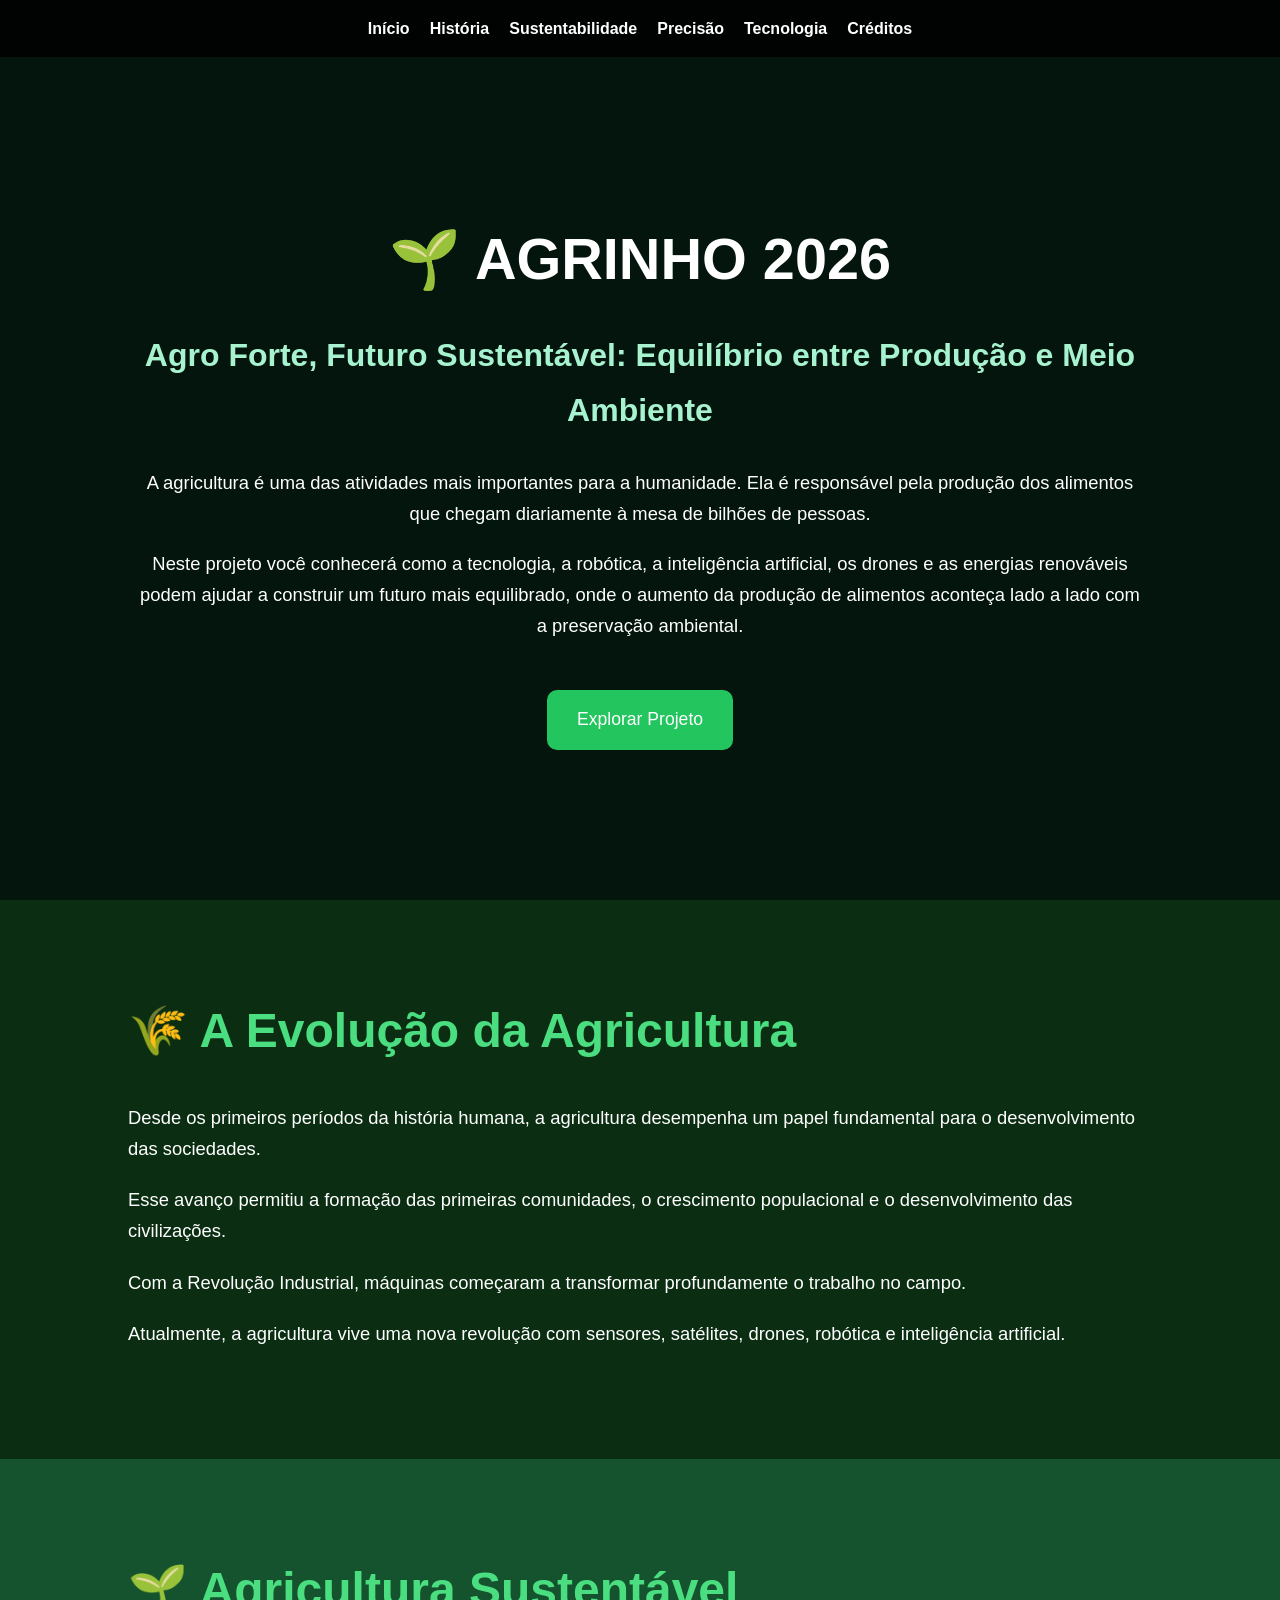
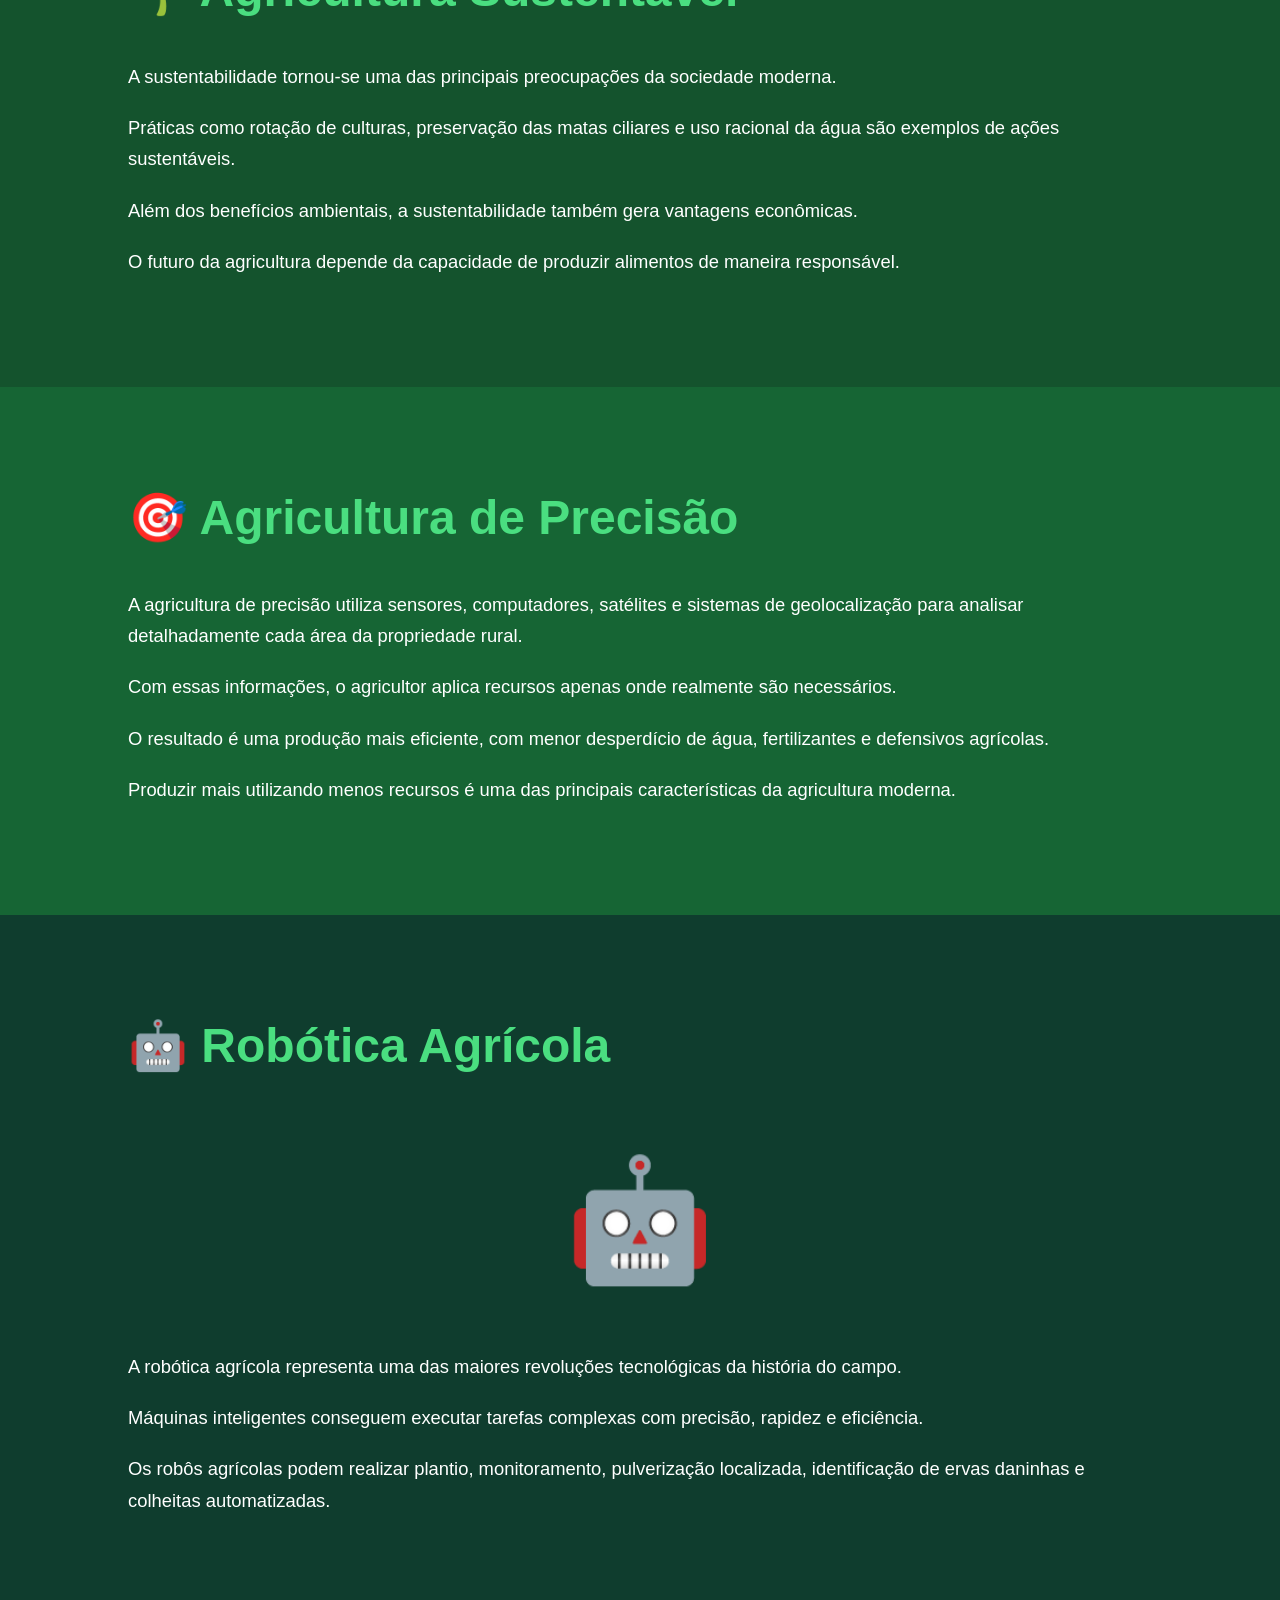
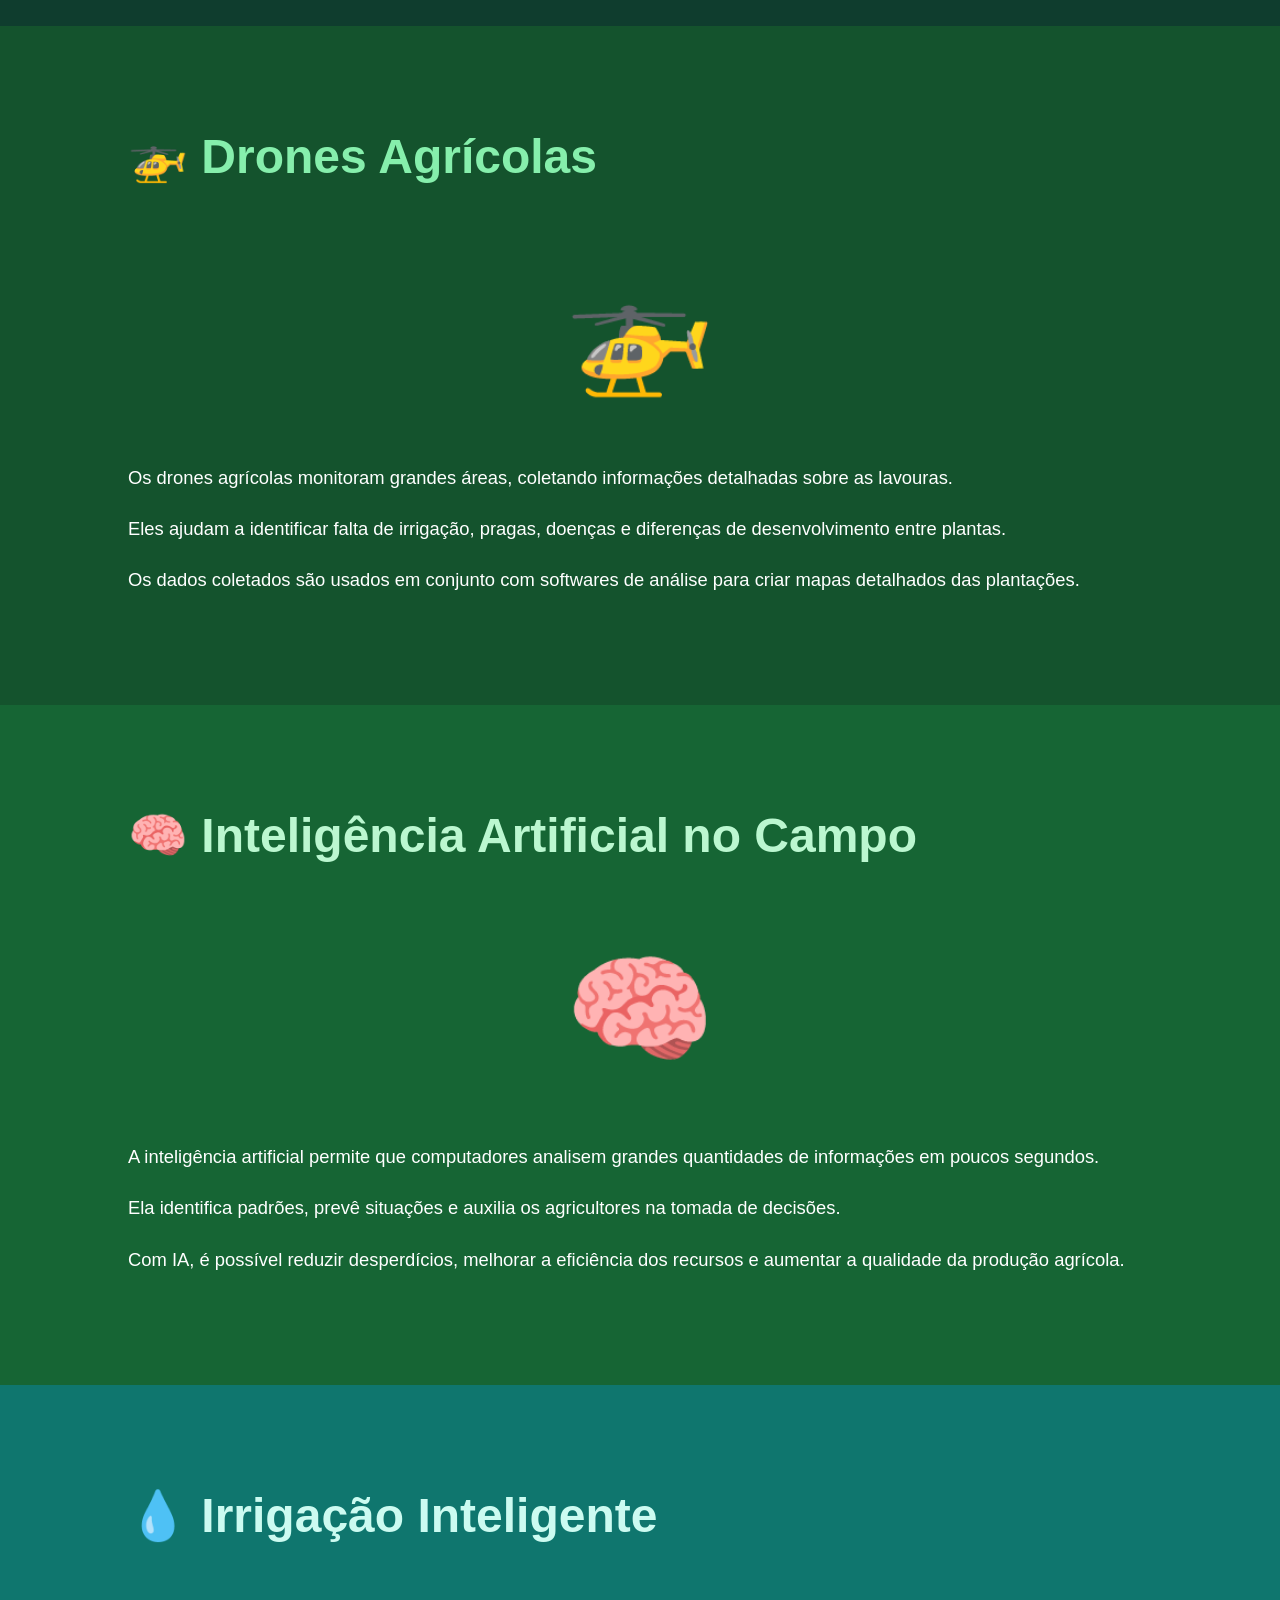
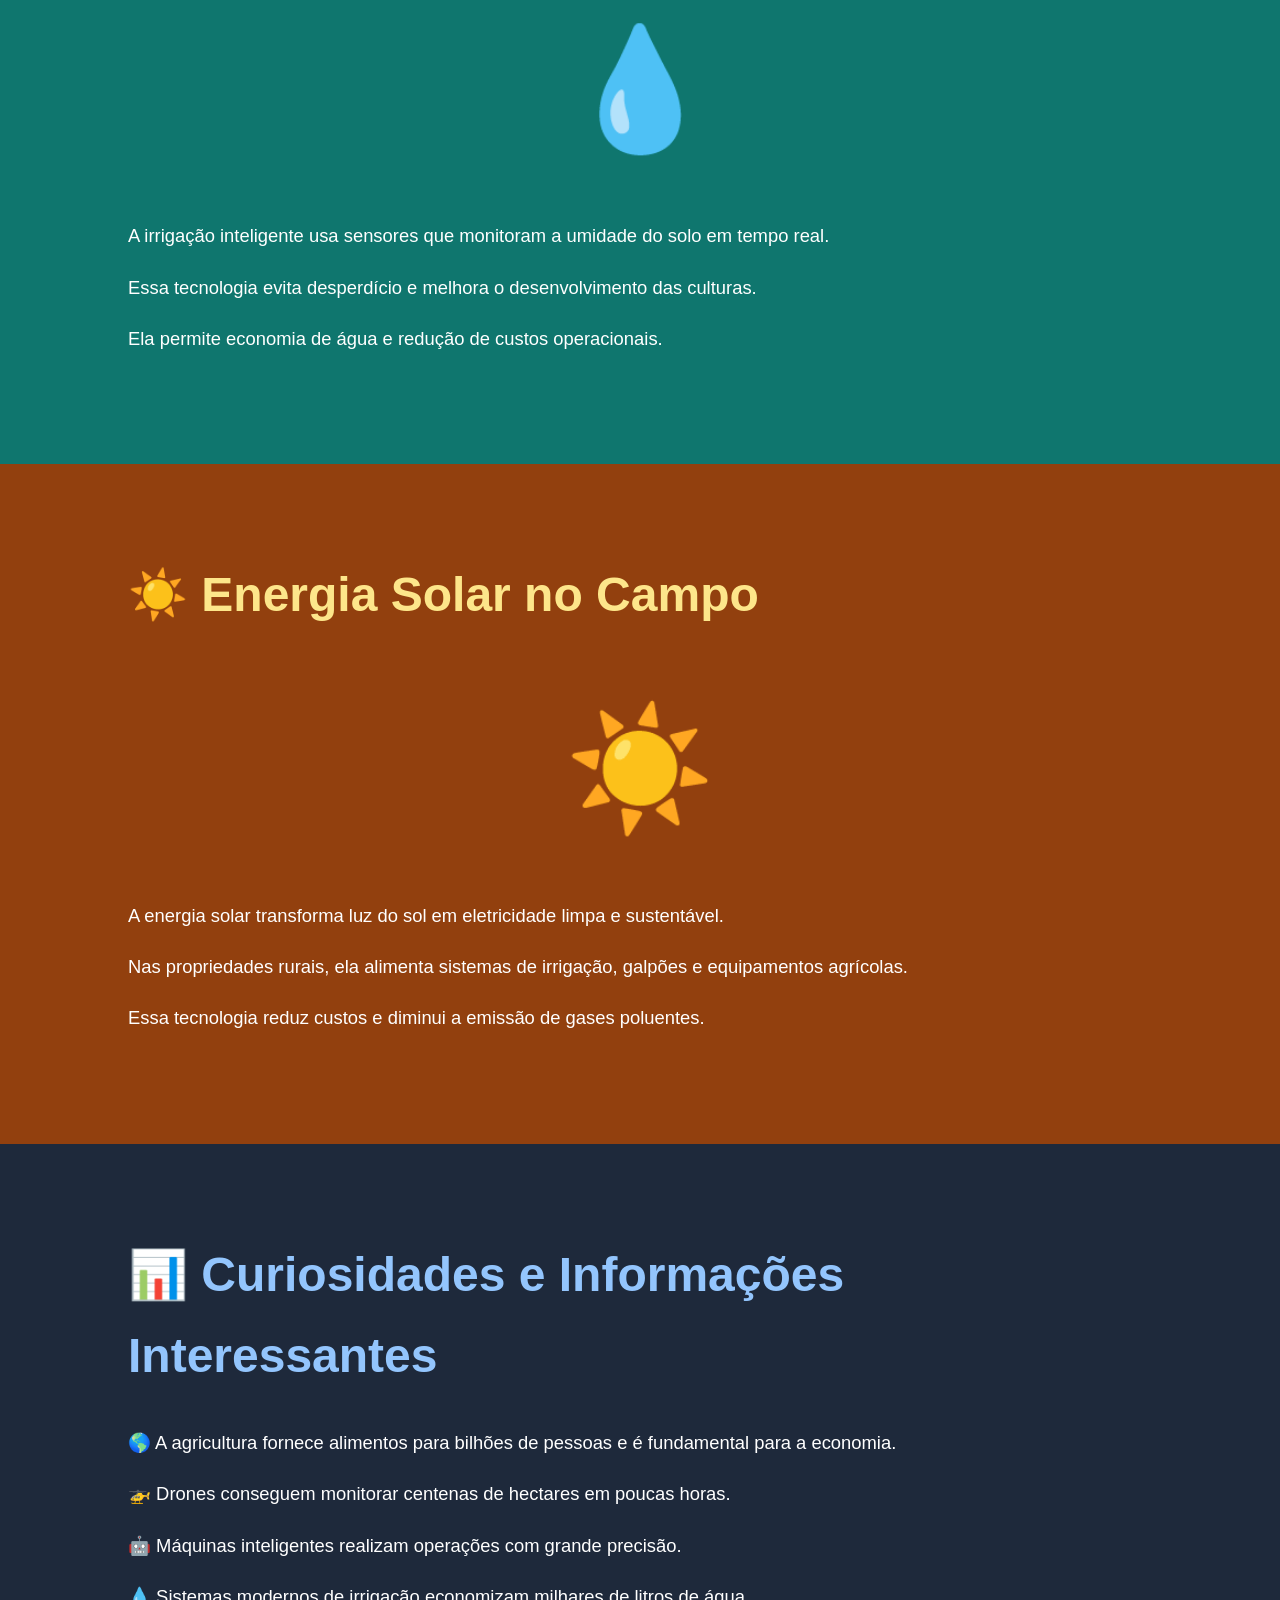
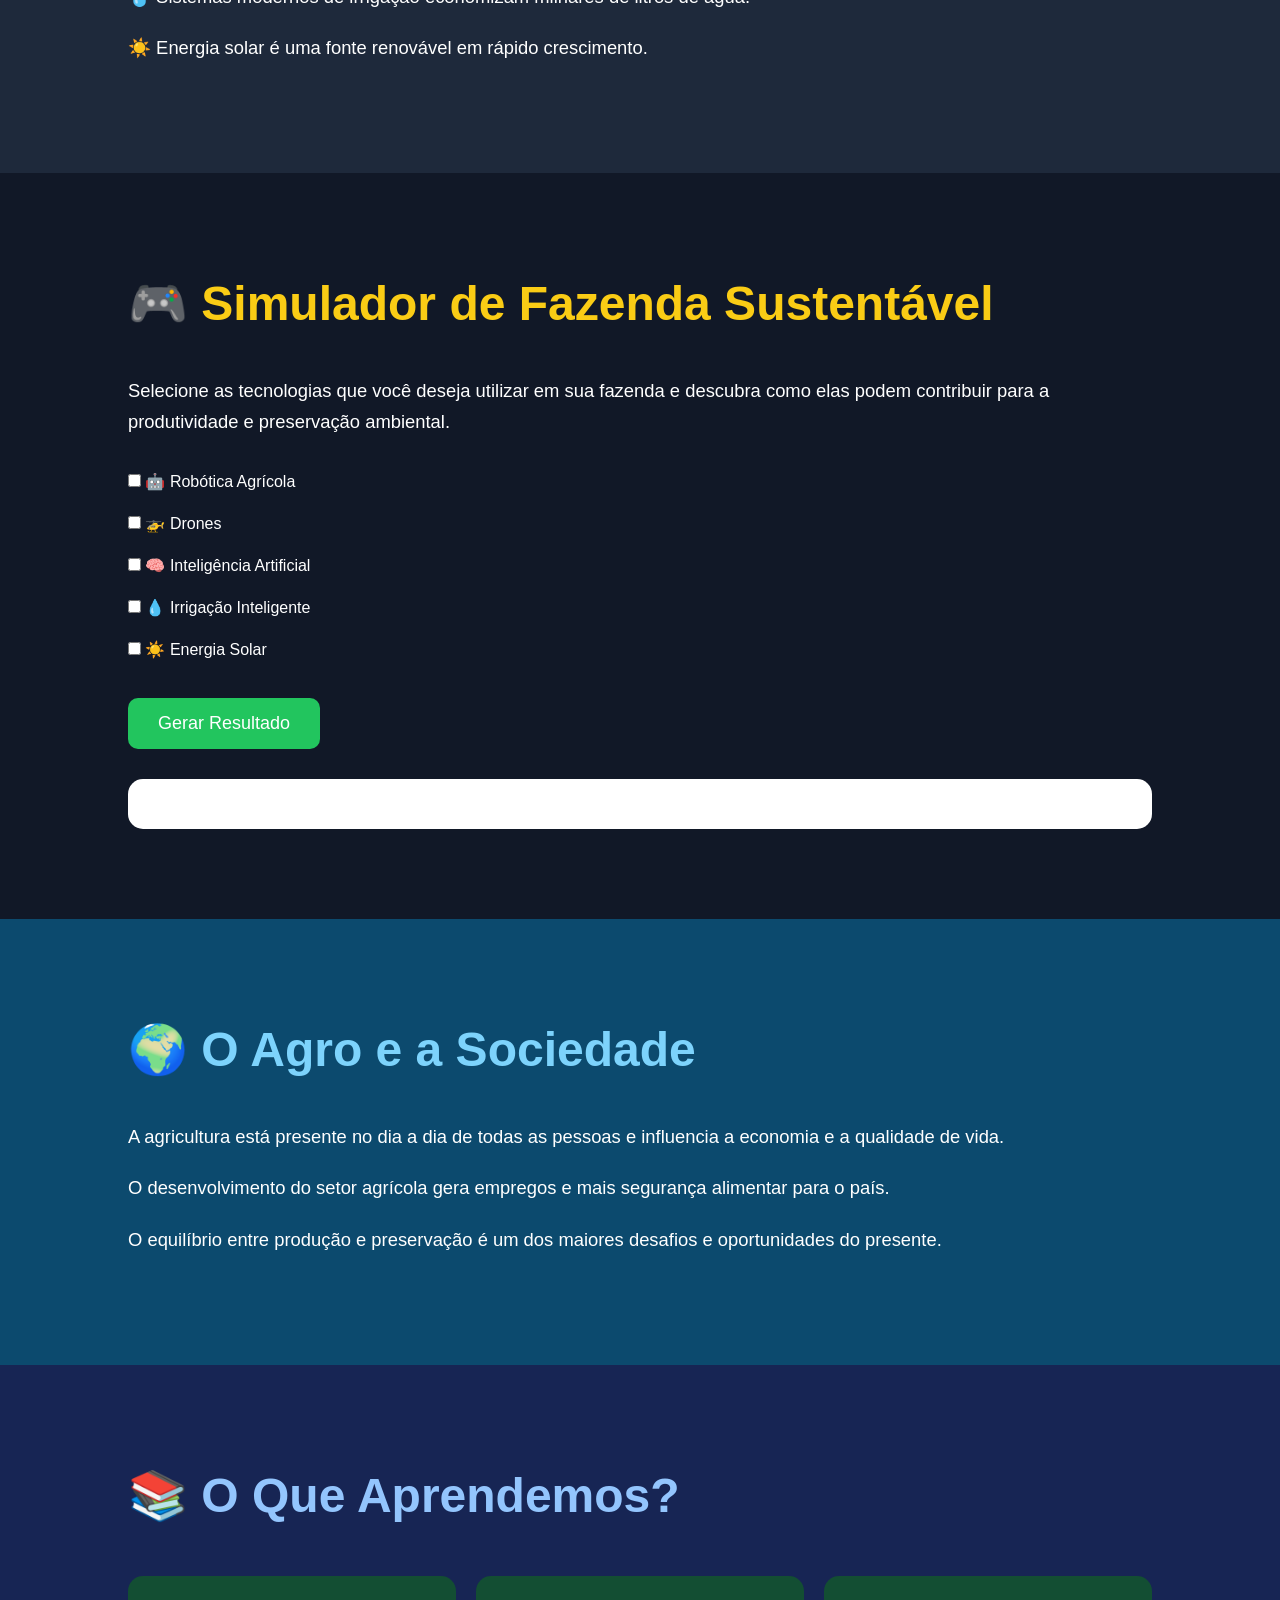
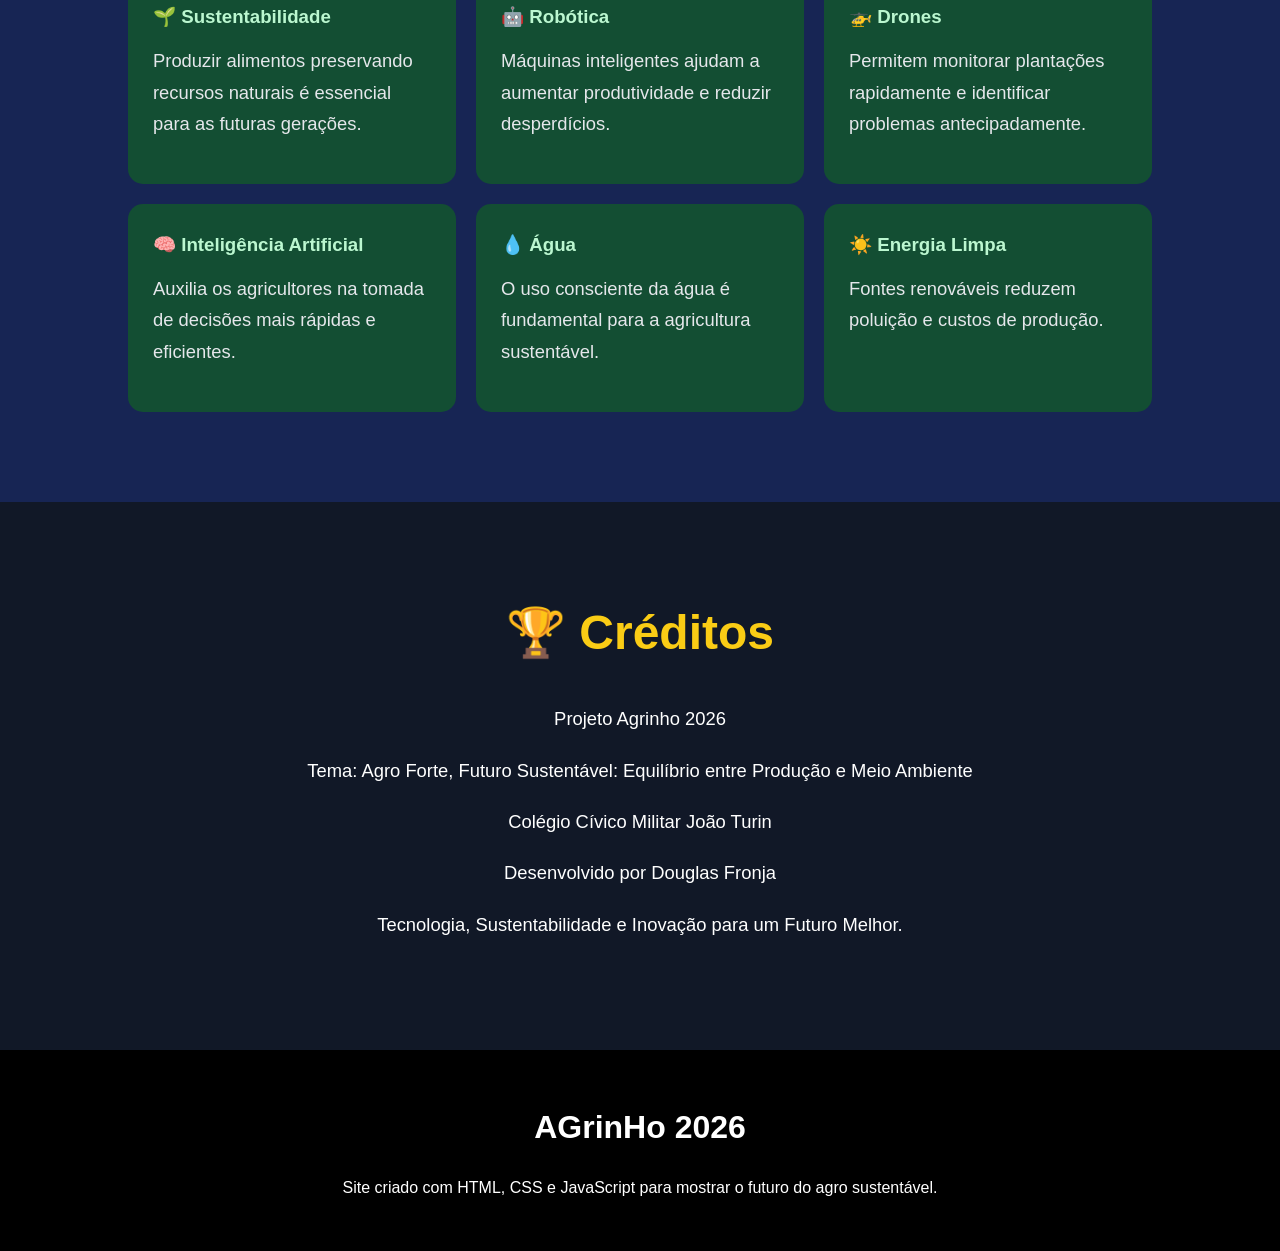
==== index.html @ 6285aa6e "Add working GitHub Pages homepage" ====
<!DOCTYPE html>
<html lang="pt-BR">
<head>
  <meta charset="UTF-8">
  <meta name="viewport" content="width=device-width, initial-scale=1.0">
  <title>AGRINHO 2026 - Agro Forte, Futuro Sustentável</title>
  <style>
    * {
      margin: 0;
      padding: 0;
      box-sizing: border-box;
      scroll-behavior: smooth;
      font-family: 'Segoe UI', sans-serif;
    }

    body {
      background: #081c15;
      color: white;
      overflow-x: hidden;
      line-height: 1.7;
    }

    nav {
      position: fixed;
      top: 0;
      left: 0;
      width: 100%;
      background: rgba(0,0,0,.85);
      padding: 15px 10px;
      z-index: 999;
      backdrop-filter: blur(10px);
    }

    nav ul {
      display: flex;
      justify-content: center;
      gap: 20px;
      list-style: none;
      flex-wrap: wrap;
    }

    nav a {
      color: white;
      text-decoration: none;
      font-weight: bold;
    }

    nav a:hover {
      color: #4ade80;
    }

    header {
      min-height: 100vh;
      background: linear-gradient(rgba(0,0,0,.65), rgba(0,0,0,.65)), #0b3b24;
      display: flex;
      justify-content: center;
      align-items: center;
      text-align: center;
      padding: 120px 30px 60px;
    }

    .hero {
      max-width: 1000px;
    }

    .hero h1 {
      font-size: 3.6rem;
      margin-bottom: 20px;
      color: #ffffff;
    }

    .hero h2 {
      font-size: 2rem;
      color: #a7f3d0;
      margin-bottom: 30px;
    }

    .hero p {
      font-size: 1.15rem;
      margin-bottom: 18px;
    }

    .botao {
      display: inline-block;
      margin-top: 30px;
      padding: 15px 30px;
      background: #22c55e;
      color: white;
      text-decoration: none;
      border-radius: 10px;
      font-size: 1.1rem;
      transition: .3s;
    }

    .botao:hover {
      transform: scale(1.05);
      background: #16a34a;
    }

    section {
      padding: 90px 10%;
    }

    section h2 {
      font-size: 3rem;
      margin-bottom: 30px;
      color: #4ade80;
    }

    section p {
      font-size: 1.15rem;
      margin-bottom: 20px;
    }

    .historia { background: #0b2e13; }
    .sustentavel { background: #14532d; }
    .precisao { background: #166534; }

    .card-grid {
      display: grid;
      grid-template-columns: repeat(auto-fit, minmax(250px, 1fr));
      gap: 20px;
      margin-top: 40px;
    }

    .card {
      background: #134e33;
      padding: 25px;
      border-radius: 15px;
    }

    .card h3 {
      margin-bottom: 12px;
      color: #bbf7d0;
    }

    .card p {
      color: #e5e7eb;
    }

    footer {
      background: #000;
      padding: 50px 10%;
      text-align: center;
    }

    footer h3 {
      font-size: 2rem;
      margin-bottom: 20px;
    }

    @media(max-width: 768px) {
      .hero h1 { font-size: 2.6rem; }
      .hero h2 { font-size: 1.5rem; }
      section h2 { font-size: 2rem; }
      nav ul { gap: 10px; }
    }
  </style>
</head>
<body>
  <nav>
    <ul>
      <li><a href="#inicio">Início</a></li>
      <li><a href="#historia">História</a></li>
      <li><a href="#sustentavel">Sustentabilidade</a></li>
      <li><a href="#precisao">Precisão</a></li>
      <li><a href="#tecnologia">Tecnologia</a></li>
      <li><a href="#creditos">Créditos</a></li>
    </ul>
  </nav>

  <header id="inicio">
    <div class="hero">
      <h1>🌱 AGRINHO 2026</h1>
      <h2>Agro Forte, Futuro Sustentável: Equilíbrio entre Produção e Meio Ambiente</h2>
      <p>A agricultura é uma das atividades mais importantes para a humanidade. Ela é responsável pela produção dos alimentos que chegam diariamente à mesa de bilhões de pessoas.</p>
      <p>Neste projeto você conhecerá como a tecnologia, a robótica, a inteligência artificial, os drones e as energias renováveis podem ajudar a construir um futuro mais equilibrado, onde o aumento da produção de alimentos aconteça lado a lado com a preservação ambiental.</p>
      <a href="#historia" class="botao">Explorar Projeto</a>
    </div>
  </header>

  <section id="historia" class="historia">
    <h2>🌾 A Evolução da Agricultura</h2>
    <p>Desde os primeiros períodos da história humana, a agricultura desempenha um papel fundamental para o desenvolvimento das sociedades.</p>
    <p>Esse avanço permitiu a formação das primeiras comunidades, o crescimento populacional e o desenvolvimento das civilizações.</p>
    <p>Com a Revolução Industrial, máquinas começaram a transformar profundamente o trabalho no campo.</p>
    <p>Atualmente, a agricultura vive uma nova revolução com sensores, satélites, drones, robótica e inteligência artificial.</p>
  </section>

  <section id="sustentavel" class="sustentavel">
    <h2>🌱 Agricultura Sustentável</h2>
    <p>A sustentabilidade tornou-se uma das principais preocupações da sociedade moderna.</p>
    <p>Práticas como rotação de culturas, preservação das matas ciliares e uso racional da água são exemplos de ações sustentáveis.</p>
    <p>Além dos benefícios ambientais, a sustentabilidade também gera vantagens econômicas.</p>
    <p>O futuro da agricultura depende da capacidade de produzir alimentos de maneira responsável.</p>
  </section>

  <section id="precisao" class="precisao">
    <h2>🎯 Agricultura de Precisão</h2>
    <p>A agricultura de precisão utiliza sensores, computadores, satélites e sistemas de geolocalização para analisar detalhadamente cada área da propriedade rural.</p>
    <p>Com essas informações, o agricultor aplica recursos apenas onde realmente são necessários.</p>
    <p>O resultado é uma produção mais eficiente, com menor desperdício de água, fertilizantes e defensivos agrícolas.</p>
    <p>Produzir mais utilizando menos recursos é uma das principais características da agricultura moderna.</p>
  </section>

  <section id="tecnologia" style="background: #0f3d2e; padding: 90px 10%;">
    <h2 style="color: #4ade80;">🤖 Robótica Agrícola</h2>
    <div style="font-size: 120px; text-align: center; margin: 30px 0;">🤖</div>
    <p>A robótica agrícola representa uma das maiores revoluções tecnológicas da história do campo.</p>
    <p>Máquinas inteligentes conseguem executar tarefas complexas com precisão, rapidez e eficiência.</p>
    <p>Os robôs agrícolas podem realizar plantio, monitoramento, pulverização localizada, identificação de ervas daninhas e colheitas automatizadas.</p>
  </section>

  <section style="background: #14532d; padding: 90px 10%;">
    <h2 style="color: #86efac;">🚁 Drones Agrícolas</h2>
    <div style="font-size: 120px; text-align: center; margin: 30px 0;">🚁</div>
    <p>Os drones agrícolas monitoram grandes áreas, coletando informações detalhadas sobre as lavouras.</p>
    <p>Eles ajudam a identificar falta de irrigação, pragas, doenças e diferenças de desenvolvimento entre plantas.</p>
    <p>Os dados coletados são usados em conjunto com softwares de análise para criar mapas detalhados das plantações.</p>
  </section>

  <section style="background: #166534; padding: 90px 10%;">
    <h2 style="color: #bbf7d0;">🧠 Inteligência Artificial no Campo</h2>
    <div style="font-size: 120px; text-align: center; margin: 30px 0;">🧠</div>
    <p>A inteligência artificial permite que computadores analisem grandes quantidades de informações em poucos segundos.</p>
    <p>Ela identifica padrões, prevê situações e auxilia os agricultores na tomada de decisões.</p>
    <p>Com IA, é possível reduzir desperdícios, melhorar a eficiência dos recursos e aumentar a qualidade da produção agrícola.</p>
  </section>

  <section style="background: #0f766e; padding: 90px 10%;">
    <h2 style="color: #ccfbf1;">💧 Irrigação Inteligente</h2>
    <div style="font-size: 120px; text-align: center; margin: 30px 0;">💧</div>
    <p>A irrigação inteligente usa sensores que monitoram a umidade do solo em tempo real.</p>
    <p>Essa tecnologia evita desperdício e melhora o desenvolvimento das culturas.</p>
    <p>Ela permite economia de água e redução de custos operacionais.</p>
  </section>

  <section style="background: #92400e; padding: 90px 10%;">
    <h2 style="color: #fde68a;">☀️ Energia Solar no Campo</h2>
    <div style="font-size: 120px; text-align: center; margin: 30px 0;">☀️</div>
    <p>A energia solar transforma luz do sol em eletricidade limpa e sustentável.</p>
    <p>Nas propriedades rurais, ela alimenta sistemas de irrigação, galpões e equipamentos agrícolas.</p>
    <p>Essa tecnologia reduz custos e diminui a emissão de gases poluentes.</p>
  </section>

  <section style="background: #1e293b; padding: 90px 10%;">
    <h2 style="color: #93c5fd;">📊 Curiosidades e Informações Interessantes</h2>
    <p>🌎 A agricultura fornece alimentos para bilhões de pessoas e é fundamental para a economia.</p>
    <p>🚁 Drones conseguem monitorar centenas de hectares em poucas horas.</p>
    <p>🤖 Máquinas inteligentes realizam operações com grande precisão.</p>
    <p>💧 Sistemas modernos de irrigação economizam milhares de litros de água.</p>
    <p>☀️ Energia solar é uma fonte renovável em rápido crescimento.</p>
  </section>

  <section style="background: #111827; padding: 90px 10%;">
    <h2 style="color: #facc15;">🎮 Simulador de Fazenda Sustentável</h2>
    <p>Selecione as tecnologias que você deseja utilizar em sua fazenda e descubra como elas podem contribuir para a produtividade e preservação ambiental.</p>
    <div style="margin-top: 30px;">
      <label style="display:block; margin:15px 0;"><input type="checkbox" id="robo"> 🤖 Robótica Agrícola</label>
      <label style="display:block; margin:15px 0;"><input type="checkbox" id="drone"> 🚁 Drones</label>
      <label style="display:block; margin:15px 0;"><input type="checkbox" id="ia"> 🧠 Inteligência Artificial</label>
      <label style="display:block; margin:15px 0;"><input type="checkbox" id="agua"> 💧 Irrigação Inteligente</label>
      <label style="display:block; margin:15px 0;"><input type="checkbox" id="solar"> ☀️ Energia Solar</label>
    </div>
    <button onclick="simular()" style="padding:15px 30px; background:#22c55e; border:none; color:white; font-size:18px; border-radius:10px; cursor:pointer; margin-top:20px;">Gerar Resultado</button>
    <div id="resultado" style="margin-top:30px; padding:25px; background:white; color:black; border-radius:15px;"></div>
  </section>

  <section style="background: #0c4a6e; padding: 90px 10%;">
    <h2 style="color: #7dd3fc;">🌍 O Agro e a Sociedade</h2>
    <p>A agricultura está presente no dia a dia de todas as pessoas e influencia a economia e a qualidade de vida.</p>
    <p>O desenvolvimento do setor agrícola gera empregos e mais segurança alimentar para o país.</p>
    <p>O equilíbrio entre produção e preservação é um dos maiores desafios e oportunidades do presente.</p>
  </section>

  <section style="background: #172554; padding: 90px 10%;">
    <h2 style="color: #93c5fd;">📚 O Que Aprendemos?</h2>
    <div class="card-grid">
      <div class="card"><h3>🌱 Sustentabilidade</h3><p>Produzir alimentos preservando recursos naturais é essencial para as futuras gerações.</p></div>
      <div class="card"><h3>🤖 Robótica</h3><p>Máquinas inteligentes ajudam a aumentar produtividade e reduzir desperdícios.</p></div>
      <div class="card"><h3>🚁 Drones</h3><p>Permitem monitorar plantações rapidamente e identificar problemas antecipadamente.</p></div>
      <div class="card"><h3>🧠 Inteligência Artificial</h3><p>Auxilia os agricultores na tomada de decisões mais rápidas e eficientes.</p></div>
      <div class="card"><h3>💧 Água</h3><p>O uso consciente da água é fundamental para a agricultura sustentável.</p></div>
      <div class="card"><h3>☀️ Energia Limpa</h3><p>Fontes renováveis reduzem poluição e custos de produção.</p></div>
    </div>
  </section>

  <section id="creditos" style="background: #111827; padding: 90px 10%; text-align: center;">
    <h2 style="color: #facc15;">🏆 Créditos</h2>
    <p style="margin-top: 20px;">Projeto Agrinho 2026</p>
    <p>Tema: Agro Forte, Futuro Sustentável: Equilíbrio entre Produção e Meio Ambiente</p>
    <p>Colégio Cívico Militar João Turin</p>
    <p>Desenvolvido por Douglas Fronja</p>
    <p style="margin-top: 20px;">Tecnologia, Sustentabilidade e Inovação para um Futuro Melhor.</p>
  </section>

  <footer>
    <h3>AGrinHo 2026</h3>
    <p>Site criado com HTML, CSS e JavaScript para mostrar o futuro do agro sustentável.</p>
  </footer>

  <script>
    function simular() {
      let pontos = 0;
      if (document.getElementById('robo').checked) pontos += 20;
      if (document.getElementById('drone').checked) pontos += 20;
      if (document.getElementById('ia').checked) pontos += 20;
      if (document.getElementById('agua').checked) pontos += 20;
      if (document.getElementById('solar').checked) pontos += 20;
      let resultado = '';
      if (pontos === 0) {
        resultado = `<h2>⚠️ Fazenda Tradicional</h2><p>Sua fazenda ainda utiliza poucos recursos tecnológicos. Embora seja possível produzir alimentos, o desperdício de recursos tende a ser maior e a eficiência menor.</p>`;
      } else if (pontos <= 40) {
        resultado = `<h2>🌱 Fazenda em Desenvolvimento</h2><p>Sua propriedade já começou a adotar algumas tecnologias importantes. Isso contribui para melhorar a produtividade e reduzir impactos ambientais.</p><p>Estimativa de economia de recursos: aproximadamente 35%.</p>`;
      } else if (pontos <= 80) {
        resultado = `<h2>🚜 Fazenda Inteligente</h2><p>Sua fazenda utiliza diversas tecnologias modernas. A combinação de inovação e sustentabilidade aumenta significativamente a eficiência da produção.</p><p>Estimativa de economia de recursos: aproximadamente 65%.</p>`;
      } else {
        resultado = `<h2>🏆 Fazenda Sustentável do Futuro</h2><p>Parabéns! Sua propriedade utiliza robótica, drones, inteligência artificial, irrigação inteligente e energia solar.</p><p>Esse modelo representa um exemplo de agricultura moderna e sustentável, capaz de produzir mais alimentos preservando os recursos naturais.</p><p>Redução estimada de desperdícios: até 80%.</p><p>Aumento estimado da produtividade: até 60%.</p>`;
      }
      document.getElementById('resultado').innerHTML = resultado;
    }
  </script>
</body>
</html>
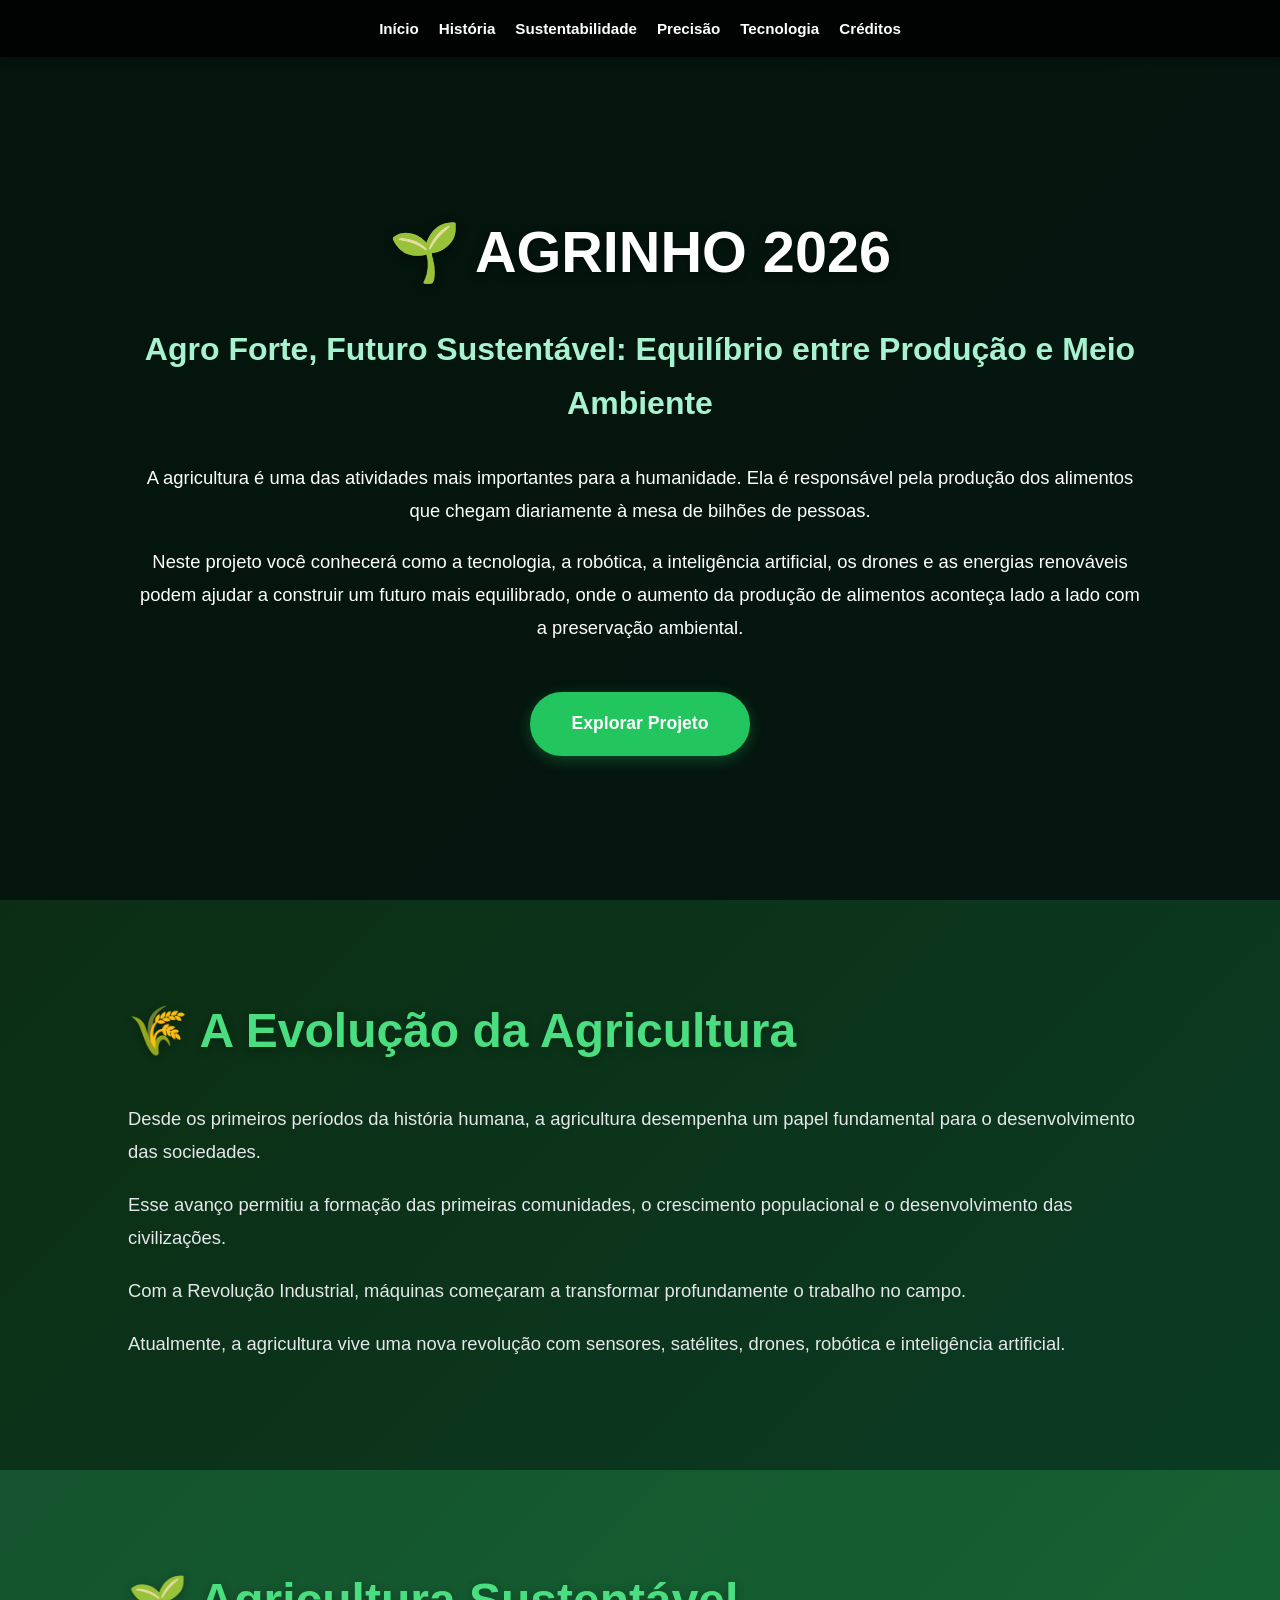
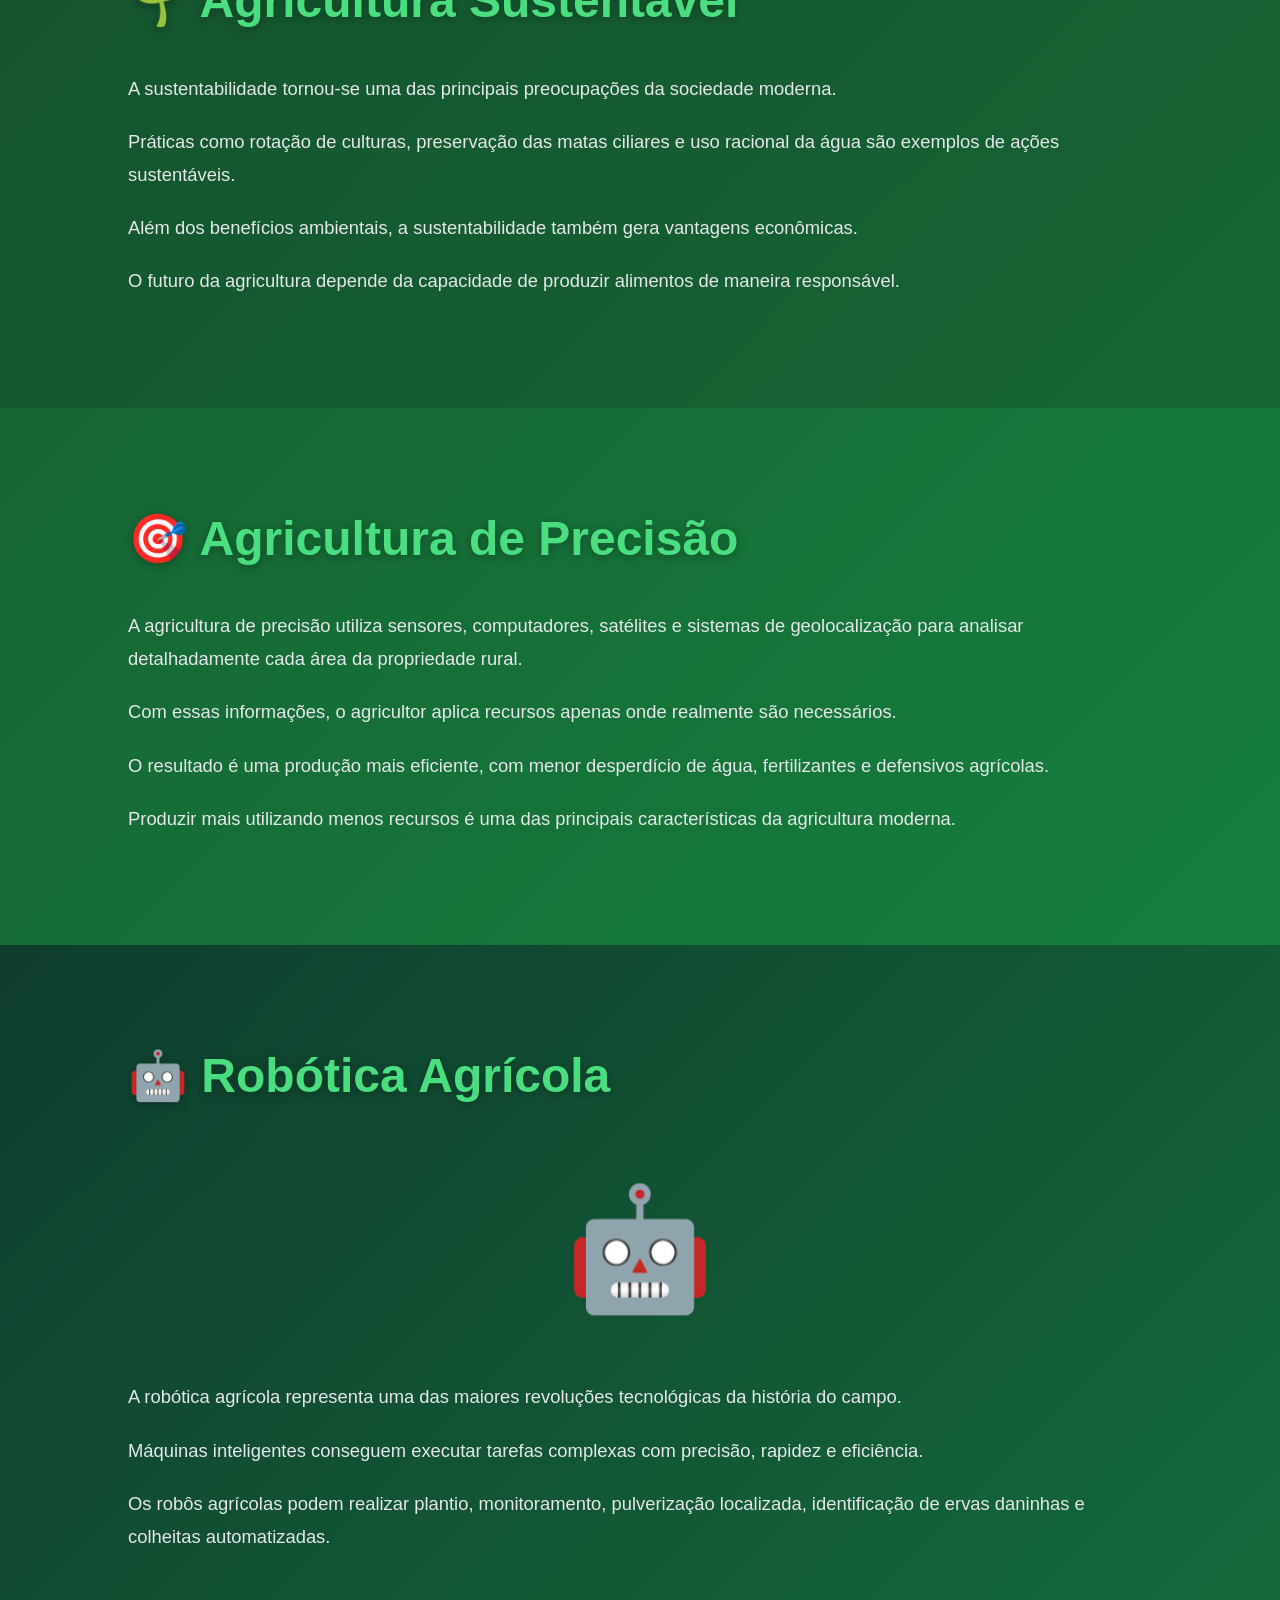
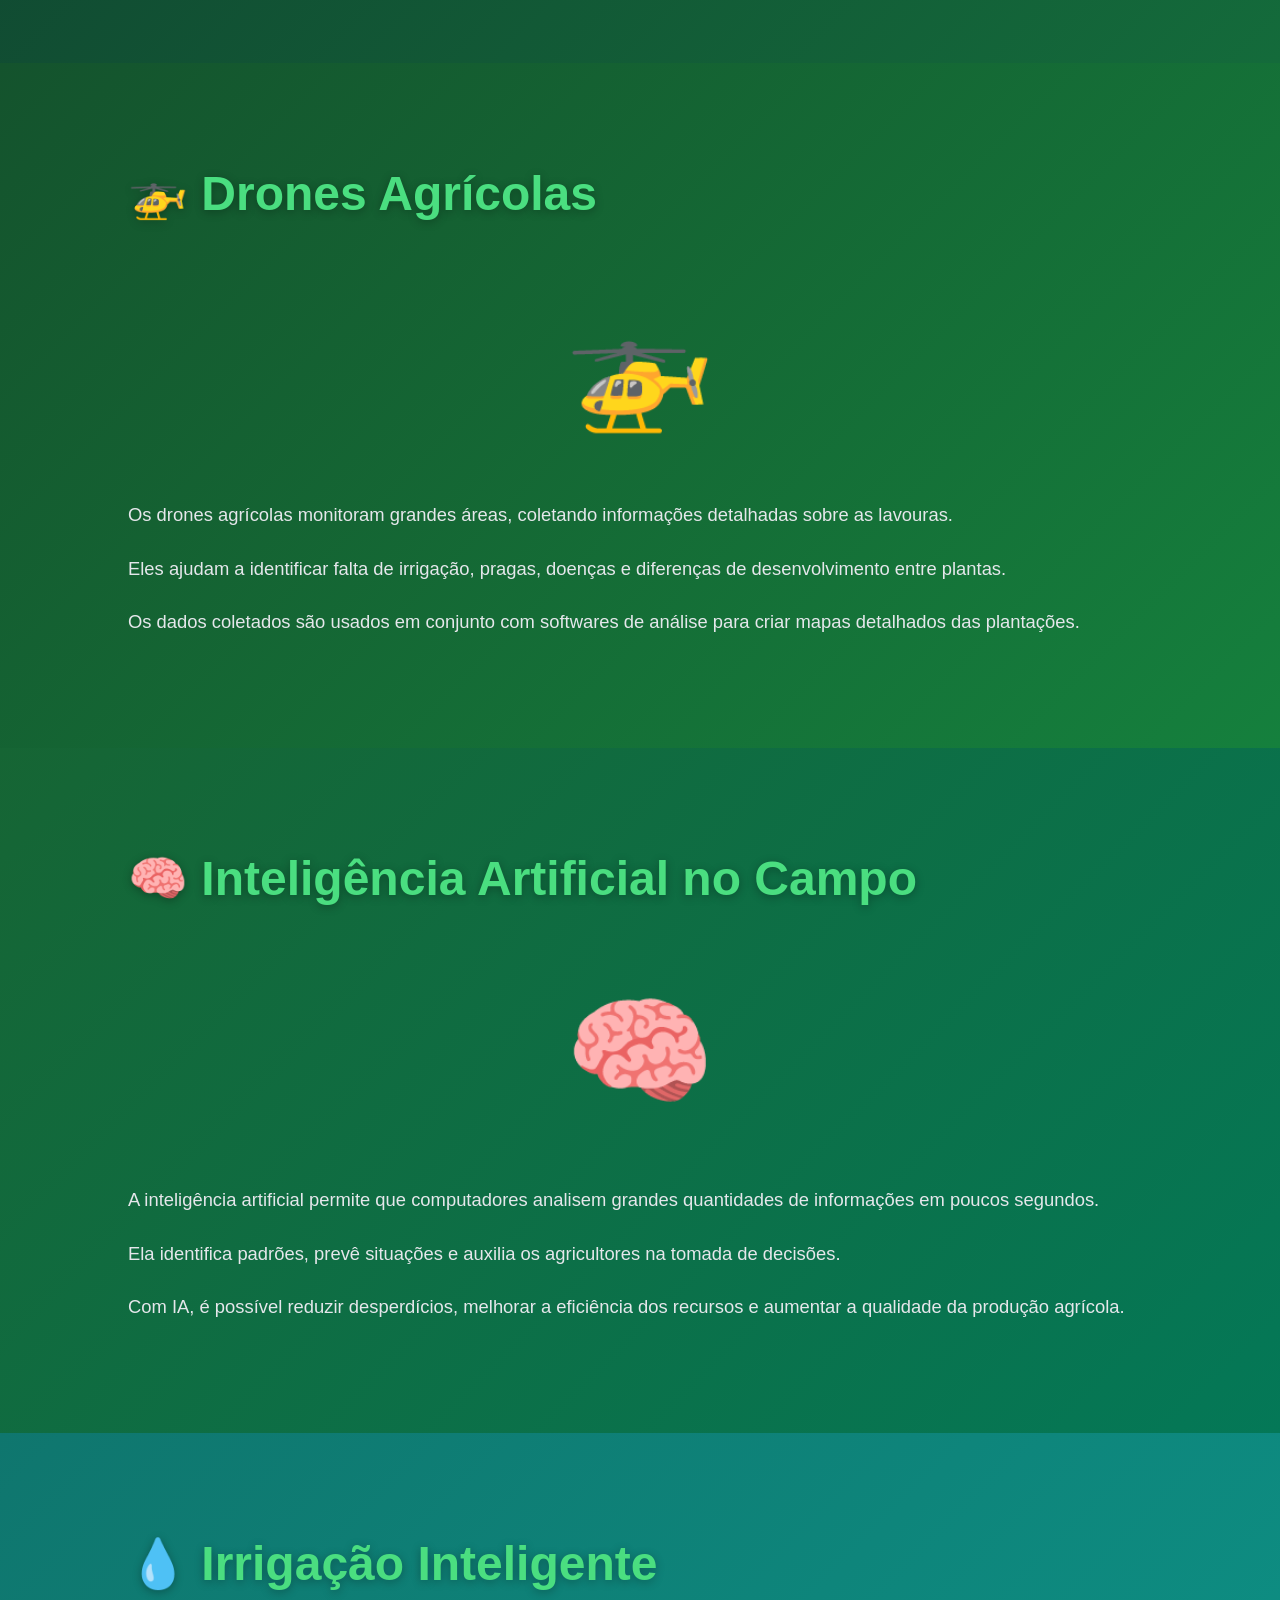
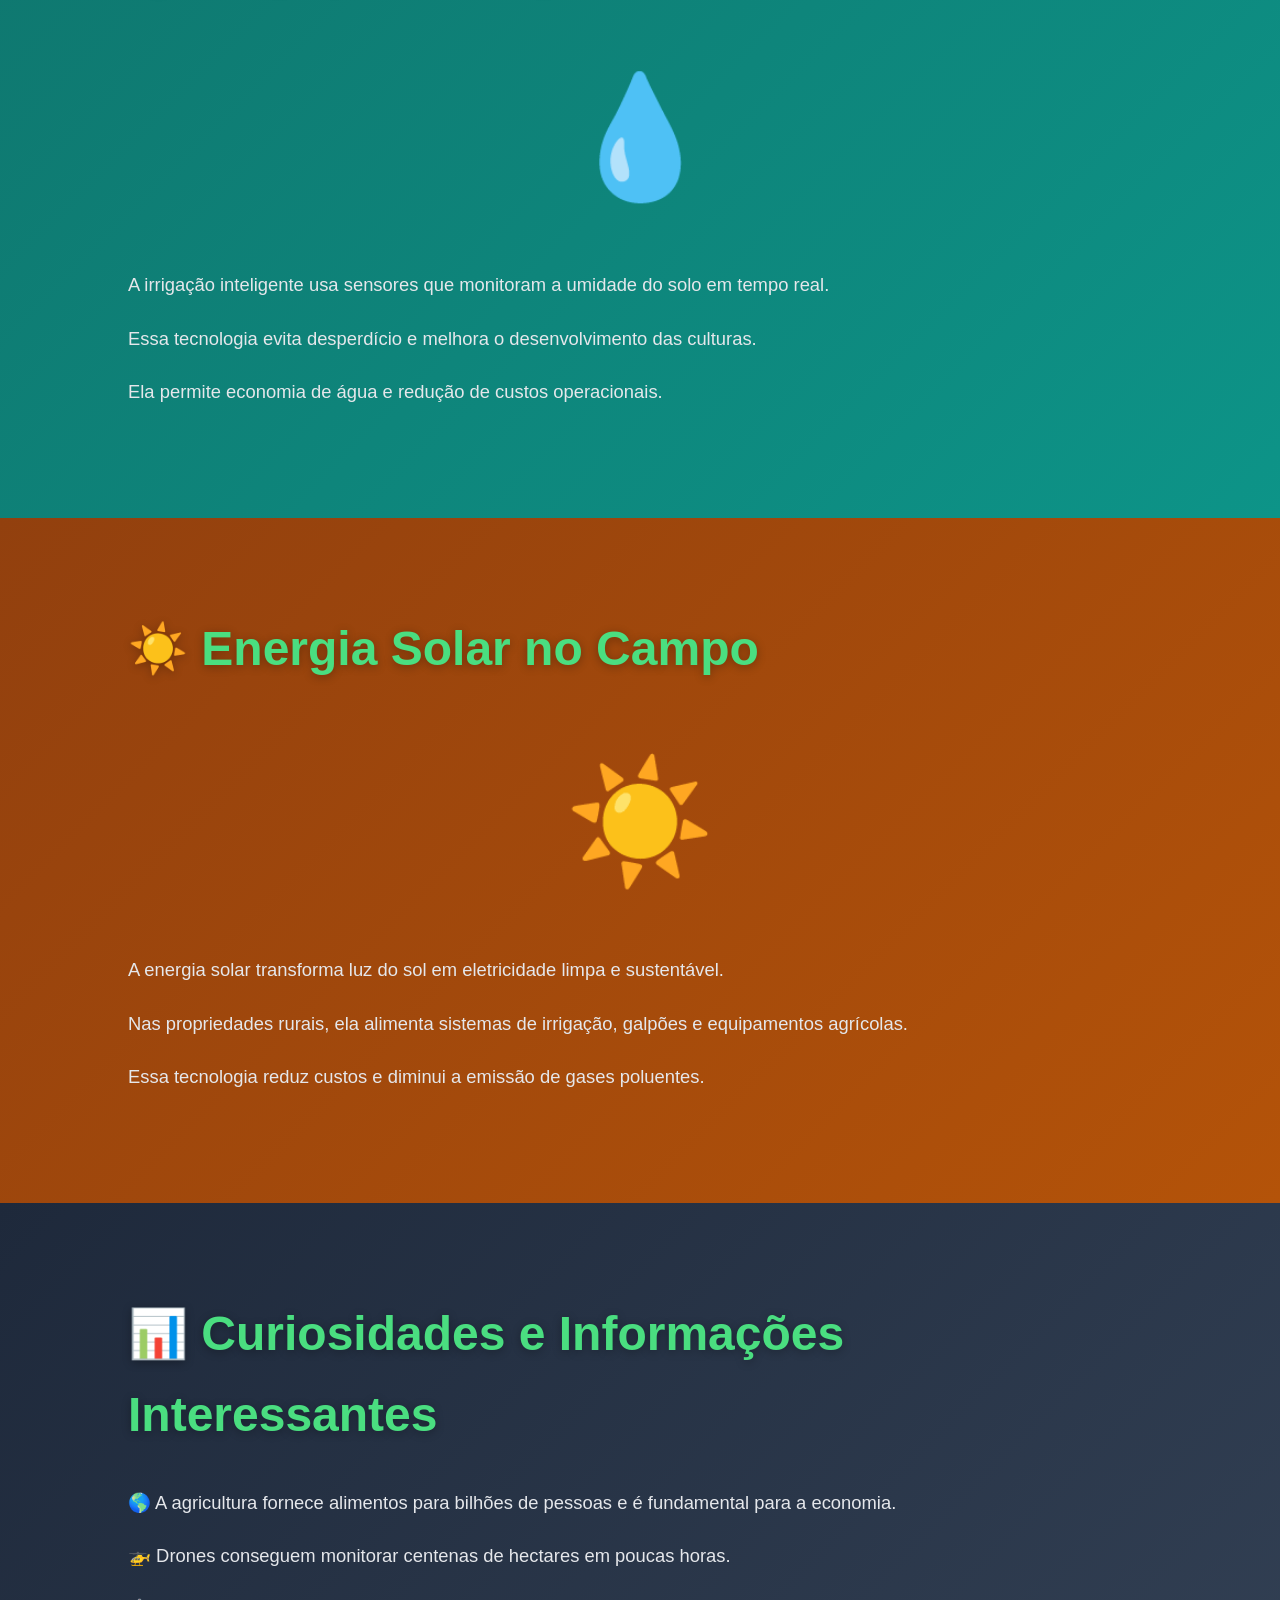
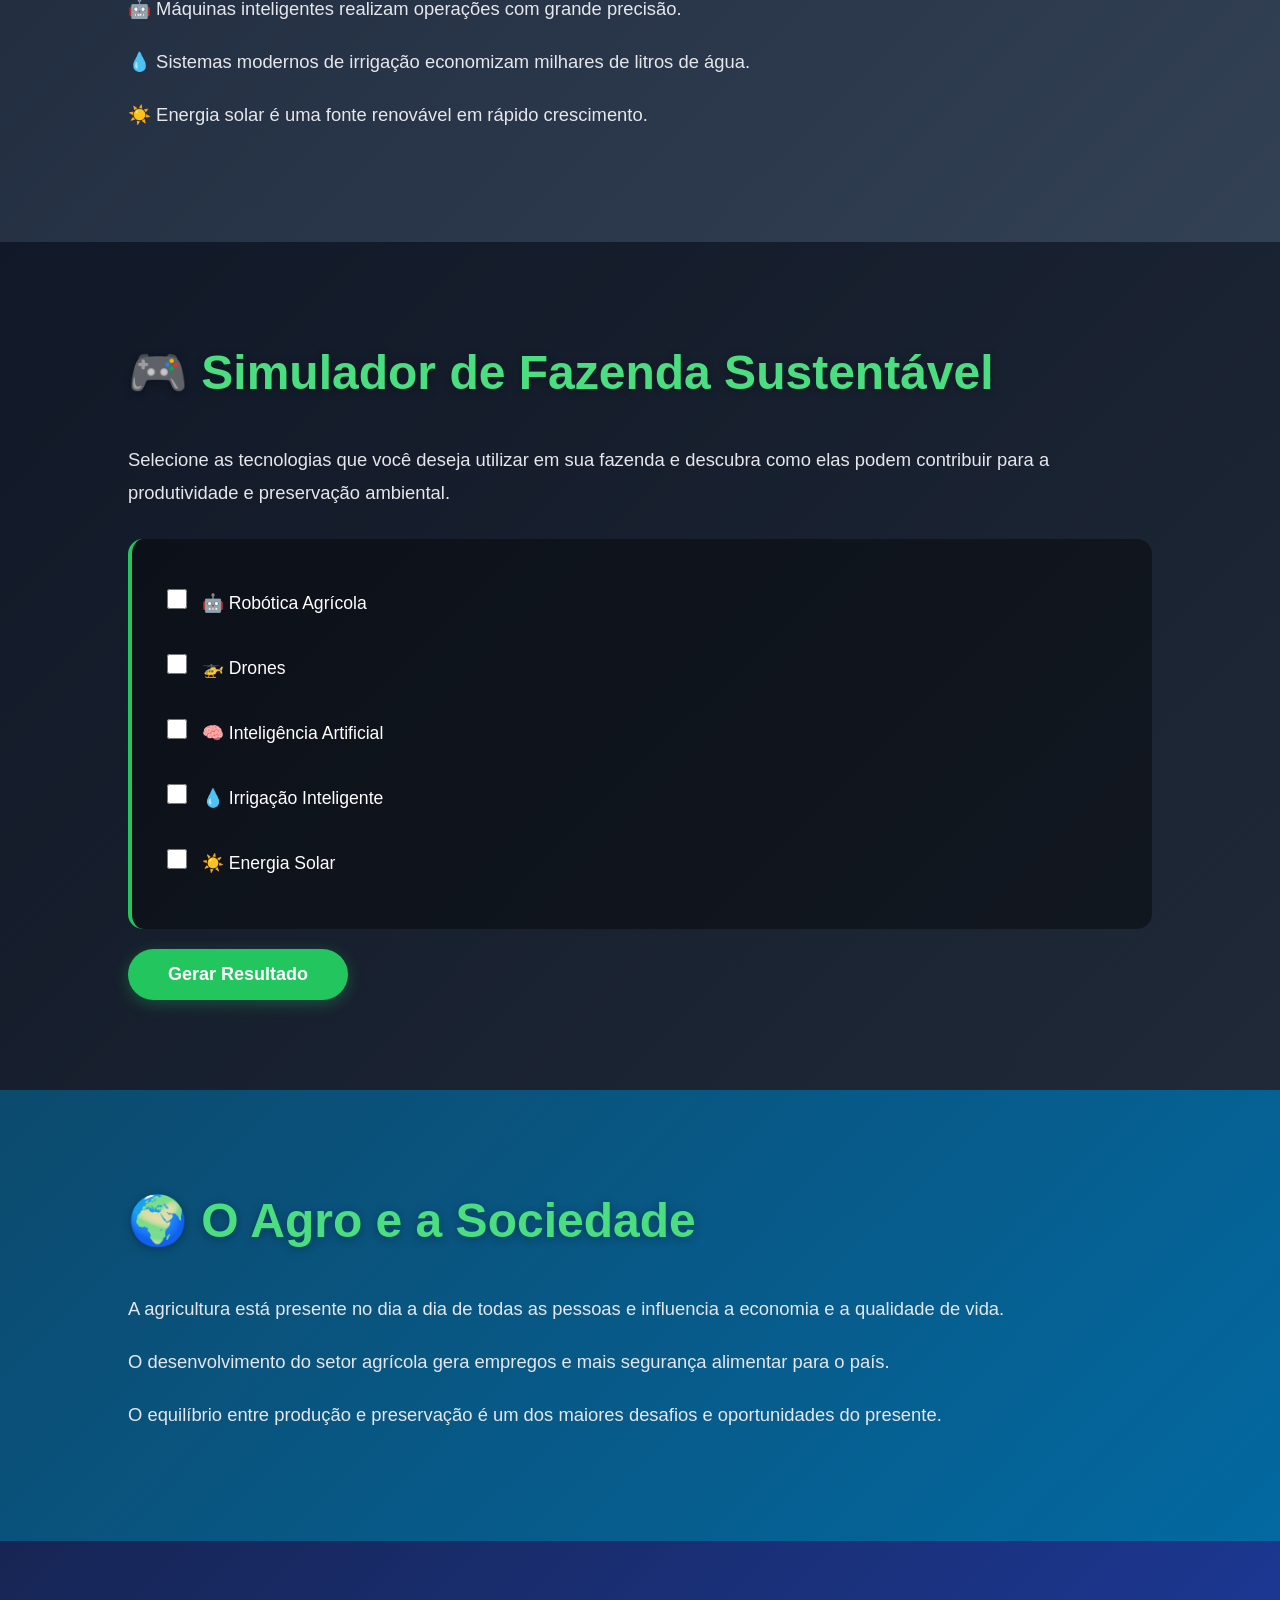
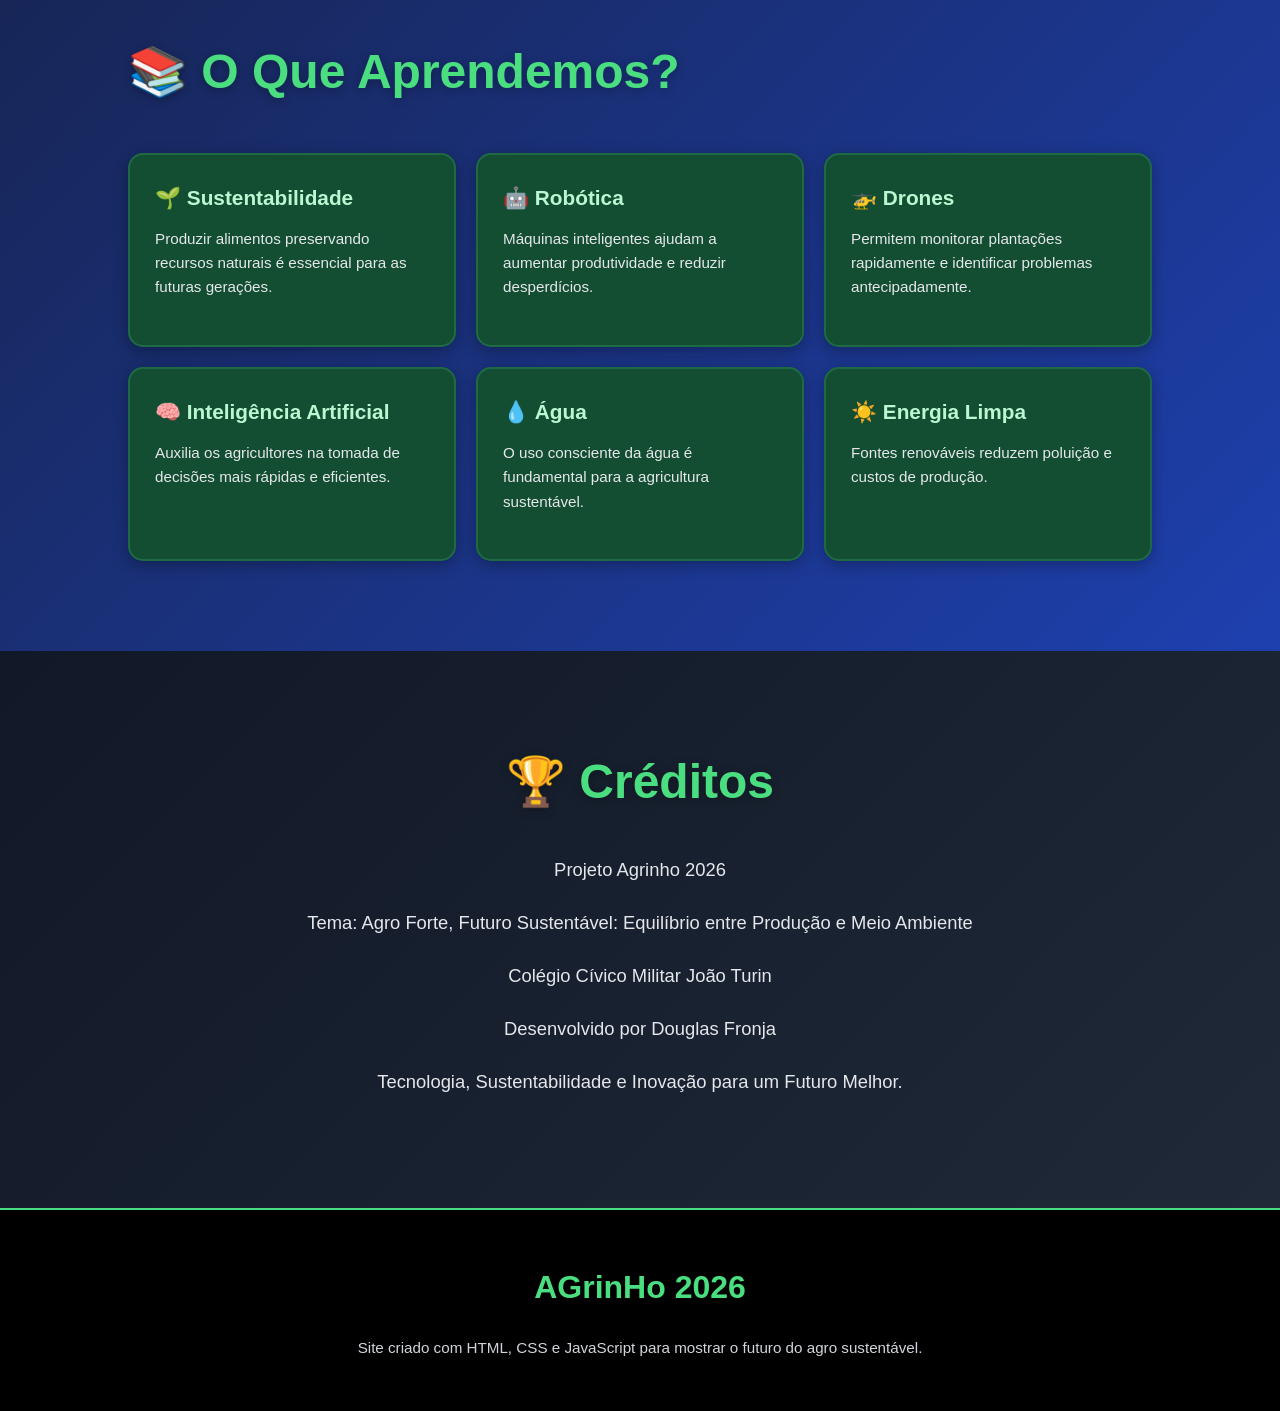
==== commit 31717899: "🎨 Refactor: Complete reorganization - HTML clean, CSS organized, JS improved" ====
--- a/index.html
+++ b/index.html
@@ -4,158 +4,7 @@
   <meta charset="UTF-8">
   <meta name="viewport" content="width=device-width, initial-scale=1.0">
   <title>AGRINHO 2026 - Agro Forte, Futuro Sustentável</title>
-  <style>
-    * {
-      margin: 0;
-      padding: 0;
-      box-sizing: border-box;
-      scroll-behavior: smooth;
-      font-family: 'Segoe UI', sans-serif;
-    }
-
-    body {
-      background: #081c15;
-      color: white;
-      overflow-x: hidden;
-      line-height: 1.7;
-    }
-
-    nav {
-      position: fixed;
-      top: 0;
-      left: 0;
-      width: 100%;
-      background: rgba(0,0,0,.85);
-      padding: 15px 10px;
-      z-index: 999;
-      backdrop-filter: blur(10px);
-    }
-
-    nav ul {
-      display: flex;
-      justify-content: center;
-      gap: 20px;
-      list-style: none;
-      flex-wrap: wrap;
-    }
-
-    nav a {
-      color: white;
-      text-decoration: none;
-      font-weight: bold;
-    }
-
-    nav a:hover {
-      color: #4ade80;
-    }
-
-    header {
-      min-height: 100vh;
-      background: linear-gradient(rgba(0,0,0,.65), rgba(0,0,0,.65)), #0b3b24;
-      display: flex;
-      justify-content: center;
-      align-items: center;
-      text-align: center;
-      padding: 120px 30px 60px;
-    }
-
-    .hero {
-      max-width: 1000px;
-    }
-
-    .hero h1 {
-      font-size: 3.6rem;
-      margin-bottom: 20px;
-      color: #ffffff;
-    }
-
-    .hero h2 {
-      font-size: 2rem;
-      color: #a7f3d0;
-      margin-bottom: 30px;
-    }
-
-    .hero p {
-      font-size: 1.15rem;
-      margin-bottom: 18px;
-    }
-
-    .botao {
-      display: inline-block;
-      margin-top: 30px;
-      padding: 15px 30px;
-      background: #22c55e;
-      color: white;
-      text-decoration: none;
-      border-radius: 10px;
-      font-size: 1.1rem;
-      transition: .3s;
-    }
-
-    .botao:hover {
-      transform: scale(1.05);
-      background: #16a34a;
-    }
-
-    section {
-      padding: 90px 10%;
-    }
-
-    section h2 {
-      font-size: 3rem;
-      margin-bottom: 30px;
-      color: #4ade80;
-    }
-
-    section p {
-      font-size: 1.15rem;
-      margin-bottom: 20px;
-    }
-
-    .historia { background: #0b2e13; }
-    .sustentavel { background: #14532d; }
-    .precisao { background: #166534; }
-
-    .card-grid {
-      display: grid;
-      grid-template-columns: repeat(auto-fit, minmax(250px, 1fr));
-      gap: 20px;
-      margin-top: 40px;
-    }
-
-    .card {
-      background: #134e33;
-      padding: 25px;
-      border-radius: 15px;
-    }
-
-    .card h3 {
-      margin-bottom: 12px;
-      color: #bbf7d0;
-    }
-
-    .card p {
-      color: #e5e7eb;
-    }
-
-    footer {
-      background: #000;
-      padding: 50px 10%;
-      text-align: center;
-    }
-
-    footer h3 {
-      font-size: 2rem;
-      margin-bottom: 20px;
-    }
-
-    @media(max-width: 768px) {
-      .hero h1 { font-size: 2.6rem; }
-      .hero h2 { font-size: 1.5rem; }
-      section h2 { font-size: 2rem; }
-      nav ul { gap: 10px; }
-    }
-  </style>
+  <link rel="stylesheet" href="css/styles.css">
 </head>
 <body>
   <nav>
@@ -203,48 +52,48 @@
     <p>Produzir mais utilizando menos recursos é uma das principais características da agricultura moderna.</p>
   </section>
 
-  <section id="tecnologia" style="background: #0f3d2e; padding: 90px 10%;">
-    <h2 style="color: #4ade80;">🤖 Robótica Agrícola</h2>
-    <div style="font-size: 120px; text-align: center; margin: 30px 0;">🤖</div>
+  <section id="tecnologia" class="tecnologia-robotica">
+    <h2>🤖 Robótica Agrícola</h2>
+    <div class="emoji-grande">🤖</div>
     <p>A robótica agrícola representa uma das maiores revoluções tecnológicas da história do campo.</p>
     <p>Máquinas inteligentes conseguem executar tarefas complexas com precisão, rapidez e eficiência.</p>
     <p>Os robôs agrícolas podem realizar plantio, monitoramento, pulverização localizada, identificação de ervas daninhas e colheitas automatizadas.</p>
   </section>
 
-  <section style="background: #14532d; padding: 90px 10%;">
-    <h2 style="color: #86efac;">🚁 Drones Agrícolas</h2>
-    <div style="font-size: 120px; text-align: center; margin: 30px 0;">🚁</div>
+  <section class="tecnologia-drones">
+    <h2>🚁 Drones Agrícolas</h2>
+    <div class="emoji-grande">🚁</div>
     <p>Os drones agrícolas monitoram grandes áreas, coletando informações detalhadas sobre as lavouras.</p>
     <p>Eles ajudam a identificar falta de irrigação, pragas, doenças e diferenças de desenvolvimento entre plantas.</p>
     <p>Os dados coletados são usados em conjunto com softwares de análise para criar mapas detalhados das plantações.</p>
   </section>
 
-  <section style="background: #166534; padding: 90px 10%;">
-    <h2 style="color: #bbf7d0;">🧠 Inteligência Artificial no Campo</h2>
-    <div style="font-size: 120px; text-align: center; margin: 30px 0;">🧠</div>
+  <section class="tecnologia-ia">
+    <h2>🧠 Inteligência Artificial no Campo</h2>
+    <div class="emoji-grande">🧠</div>
     <p>A inteligência artificial permite que computadores analisem grandes quantidades de informações em poucos segundos.</p>
     <p>Ela identifica padrões, prevê situações e auxilia os agricultores na tomada de decisões.</p>
     <p>Com IA, é possível reduzir desperdícios, melhorar a eficiência dos recursos e aumentar a qualidade da produção agrícola.</p>
   </section>
 
-  <section style="background: #0f766e; padding: 90px 10%;">
-    <h2 style="color: #ccfbf1;">💧 Irrigação Inteligente</h2>
-    <div style="font-size: 120px; text-align: center; margin: 30px 0;">💧</div>
+  <section class="tecnologia-agua">
+    <h2>💧 Irrigação Inteligente</h2>
+    <div class="emoji-grande">💧</div>
     <p>A irrigação inteligente usa sensores que monitoram a umidade do solo em tempo real.</p>
     <p>Essa tecnologia evita desperdício e melhora o desenvolvimento das culturas.</p>
     <p>Ela permite economia de água e redução de custos operacionais.</p>
   </section>
 
-  <section style="background: #92400e; padding: 90px 10%;">
-    <h2 style="color: #fde68a;">☀️ Energia Solar no Campo</h2>
-    <div style="font-size: 120px; text-align: center; margin: 30px 0;">☀️</div>
+  <section class="tecnologia-solar">
+    <h2>☀️ Energia Solar no Campo</h2>
+    <div class="emoji-grande">☀️</div>
     <p>A energia solar transforma luz do sol em eletricidade limpa e sustentável.</p>
     <p>Nas propriedades rurais, ela alimenta sistemas de irrigação, galpões e equipamentos agrícolas.</p>
     <p>Essa tecnologia reduz custos e diminui a emissão de gases poluentes.</p>
   </section>
 
-  <section style="background: #1e293b; padding: 90px 10%;">
-    <h2 style="color: #93c5fd;">📊 Curiosidades e Informações Interessantes</h2>
+  <section class="curiosidades">
+    <h2>📊 Curiosidades e Informações Interessantes</h2>
     <p>🌎 A agricultura fornece alimentos para bilhões de pessoas e é fundamental para a economia.</p>
     <p>🚁 Drones conseguem monitorar centenas de hectares em poucas horas.</p>
     <p>🤖 Máquinas inteligentes realizam operações com grande precisão.</p>
@@ -252,29 +101,29 @@
     <p>☀️ Energia solar é uma fonte renovável em rápido crescimento.</p>
   </section>
 
-  <section style="background: #111827; padding: 90px 10%;">
-    <h2 style="color: #facc15;">🎮 Simulador de Fazenda Sustentável</h2>
+  <section class="simulador">
+    <h2>🎮 Simulador de Fazenda Sustentável</h2>
     <p>Selecione as tecnologias que você deseja utilizar em sua fazenda e descubra como elas podem contribuir para a produtividade e preservação ambiental.</p>
-    <div style="margin-top: 30px;">
-      <label style="display:block; margin:15px 0;"><input type="checkbox" id="robo"> 🤖 Robótica Agrícola</label>
-      <label style="display:block; margin:15px 0;"><input type="checkbox" id="drone"> 🚁 Drones</label>
-      <label style="display:block; margin:15px 0;"><input type="checkbox" id="ia"> 🧠 Inteligência Artificial</label>
-      <label style="display:block; margin:15px 0;"><input type="checkbox" id="agua"> 💧 Irrigação Inteligente</label>
-      <label style="display:block; margin:15px 0;"><input type="checkbox" id="solar"> ☀️ Energia Solar</label>
+    <div class="simulador-container">
+      <label><input type="checkbox" id="robo"> 🤖 Robótica Agrícola</label>
+      <label><input type="checkbox" id="drone"> 🚁 Drones</label>
+      <label><input type="checkbox" id="ia"> 🧠 Inteligência Artificial</label>
+      <label><input type="checkbox" id="agua"> 💧 Irrigação Inteligente</label>
+      <label><input type="checkbox" id="solar"> ☀️ Energia Solar</label>
     </div>
-    <button onclick="simular()" style="padding:15px 30px; background:#22c55e; border:none; color:white; font-size:18px; border-radius:10px; cursor:pointer; margin-top:20px;">Gerar Resultado</button>
-    <div id="resultado" style="margin-top:30px; padding:25px; background:white; color:black; border-radius:15px;"></div>
+    <button onclick="simular()" class="simulador-btn">Gerar Resultado</button>
+    <div id="resultado"></div>
   </section>
 
-  <section style="background: #0c4a6e; padding: 90px 10%;">
-    <h2 style="color: #7dd3fc;">🌍 O Agro e a Sociedade</h2>
+  <section class="agro-sociedade">
+    <h2>🌍 O Agro e a Sociedade</h2>
     <p>A agricultura está presente no dia a dia de todas as pessoas e influencia a economia e a qualidade de vida.</p>
     <p>O desenvolvimento do setor agrícola gera empregos e mais segurança alimentar para o país.</p>
     <p>O equilíbrio entre produção e preservação é um dos maiores desafios e oportunidades do presente.</p>
   </section>
 
-  <section style="background: #172554; padding: 90px 10%;">
-    <h2 style="color: #93c5fd;">📚 O Que Aprendemos?</h2>
+  <section class="aprendizados">
+    <h2>📚 O Que Aprendemos?</h2>
     <div class="card-grid">
       <div class="card"><h3>🌱 Sustentabilidade</h3><p>Produzir alimentos preservando recursos naturais é essencial para as futuras gerações.</p></div>
       <div class="card"><h3>🤖 Robótica</h3><p>Máquinas inteligentes ajudam a aumentar produtividade e reduzir desperdícios.</p></div>
@@ -285,8 +134,8 @@
     </div>
   </section>
 
-  <section id="creditos" style="background: #111827; padding: 90px 10%; text-align: center;">
-    <h2 style="color: #facc15;">🏆 Créditos</h2>
+  <section id="creditos" class="creditos">
+    <h2>🏆 Créditos</h2>
     <p style="margin-top: 20px;">Projeto Agrinho 2026</p>
     <p>Tema: Agro Forte, Futuro Sustentável: Equilíbrio entre Produção e Meio Ambiente</p>
     <p>Colégio Cívico Militar João Turin</p>
@@ -299,26 +148,6 @@
     <p>Site criado com HTML, CSS e JavaScript para mostrar o futuro do agro sustentável.</p>
   </footer>
 
-  <script>
-    function simular() {
-      let pontos = 0;
-      if (document.getElementById('robo').checked) pontos += 20;
-      if (document.getElementById('drone').checked) pontos += 20;
-      if (document.getElementById('ia').checked) pontos += 20;
-      if (document.getElementById('agua').checked) pontos += 20;
-      if (document.getElementById('solar').checked) pontos += 20;
-      let resultado = '';
-      if (pontos === 0) {
-        resultado = `<h2>⚠️ Fazenda Tradicional</h2><p>Sua fazenda ainda utiliza poucos recursos tecnológicos. Embora seja possível produzir alimentos, o desperdício de recursos tende a ser maior e a eficiência menor.</p>`;
-      } else if (pontos <= 40) {
-        resultado = `<h2>🌱 Fazenda em Desenvolvimento</h2><p>Sua propriedade já começou a adotar algumas tecnologias importantes. Isso contribui para melhorar a produtividade e reduzir impactos ambientais.</p><p>Estimativa de economia de recursos: aproximadamente 35%.</p>`;
-      } else if (pontos <= 80) {
-        resultado = `<h2>🚜 Fazenda Inteligente</h2><p>Sua fazenda utiliza diversas tecnologias modernas. A combinação de inovação e sustentabilidade aumenta significativamente a eficiência da produção.</p><p>Estimativa de economia de recursos: aproximadamente 65%.</p>`;
-      } else {
-        resultado = `<h2>🏆 Fazenda Sustentável do Futuro</h2><p>Parabéns! Sua propriedade utiliza robótica, drones, inteligência artificial, irrigação inteligente e energia solar.</p><p>Esse modelo representa um exemplo de agricultura moderna e sustentável, capaz de produzir mais alimentos preservando os recursos naturais.</p><p>Redução estimada de desperdícios: até 80%.</p><p>Aumento estimado da produtividade: até 60%.</p>`;
-      }
-      document.getElementById('resultado').innerHTML = resultado;
-    }
-  </script>
+  <script src="js/script.js"></script>
 </body>
-</html>
+</html>
--- a/css/styles.css
+++ b/css/styles.css
@@ -0,0 +1,623 @@
+/* ============================================
+   RESET E VARIÁVEIS GLOBAIS
+   ============================================ */
+
+* {
+  margin: 0;
+  padding: 0;
+  box-sizing: border-box;
+  scroll-behavior: smooth;
+  font-family: 'Segoe UI', Tahoma, Geneva, Verdana, sans-serif;
+}
+
+:root {
+  --cor-primaria: #081c15;
+  --cor-secundaria: #22c55e;
+  --cor-hover: #16a34a;
+  --cor-texto: #ffffff;
+  --cor-acento: #4ade80;
+  --cor-card: #134e33;
+  --cor-fundo-escuro: #000000;
+}
+
+body {
+  background-color: var(--cor-primaria);
+  color: var(--cor-texto);
+  overflow-x: hidden;
+  line-height: 1.7;
+}
+
+/* ============================================
+   NAVEGAÇÃO
+   ============================================ */
+
+nav {
+  position: fixed;
+  top: 0;
+  left: 0;
+  width: 100%;
+  background: rgba(0, 0, 0, 0.85);
+  padding: 15px 10px;
+  z-index: 999;
+  backdrop-filter: blur(10px);
+  box-shadow: 0 2px 10px rgba(0, 0, 0, 0.3);
+}
+
+nav ul {
+  display: flex;
+  justify-content: center;
+  gap: 20px;
+  list-style: none;
+  flex-wrap: wrap;
+  max-width: 1200px;
+  margin: 0 auto;
+}
+
+nav a {
+  color: var(--cor-texto);
+  text-decoration: none;
+  font-weight: bold;
+  transition: color 0.3s ease, text-shadow 0.3s ease;
+  font-size: 0.95rem;
+}
+
+nav a:hover {
+  color: var(--cor-acento);
+  text-shadow: 0 0 10px rgba(74, 222, 128, 0.5);
+}
+
+/* ============================================
+   HEADER / HERO
+   ============================================ */
+
+header {
+  min-height: 100vh;
+  background: linear-gradient(rgba(0, 0, 0, 0.65), rgba(0, 0, 0, 0.65)), 
+              linear-gradient(135deg, #0b3b24 0%, #0f3d2e 100%);
+  display: flex;
+  justify-content: center;
+  align-items: center;
+  text-align: center;
+  padding: 120px 30px 60px;
+  background-attachment: fixed;
+}
+
+.hero {
+  max-width: 1000px;
+  animation: fadeInUp 0.8s ease-out;
+}
+
+.hero h1 {
+  font-size: 3.6rem;
+  margin-bottom: 20px;
+  color: var(--cor-texto);
+  text-shadow: 0 2px 10px rgba(0, 0, 0, 0.5);
+}
+
+.hero h2 {
+  font-size: 2rem;
+  color: #a7f3d0;
+  margin-bottom: 30px;
+  font-weight: 600;
+}
+
+.hero p {
+  font-size: 1.15rem;
+  margin-bottom: 18px;
+  line-height: 1.8;
+}
+
+/* ============================================
+   BOTÕES
+   ============================================ */
+
+.botao {
+  display: inline-block;
+  margin-top: 30px;
+  padding: 15px 40px;
+  background: var(--cor-secundaria);
+  color: white;
+  text-decoration: none;
+  border-radius: 50px;
+  font-size: 1.1rem;
+  font-weight: bold;
+  transition: all 0.3s ease;
+  cursor: pointer;
+  border: 2px solid var(--cor-secundaria);
+  box-shadow: 0 4px 15px rgba(34, 197, 94, 0.3);
+}
+
+.botao:hover {
+  transform: scale(1.05) translateY(-2px);
+  background: var(--cor-hover);
+  border-color: var(--cor-hover);
+  box-shadow: 0 6px 20px rgba(34, 197, 94, 0.4);
+}
+
+.botao:active {
+  transform: scale(0.98);
+}
+
+/* ============================================
+   SEÇÕES PRINCIPAIS
+   ============================================ */
+
+section {
+  padding: 90px 10%;
+  max-width: 1400px;
+  margin: 0 auto;
+}
+
+section h2 {
+  font-size: 3rem;
+  margin-bottom: 30px;
+  color: var(--cor-acento);
+  text-shadow: 0 2px 10px rgba(0, 0, 0, 0.3);
+}
+
+section p {
+  font-size: 1.15rem;
+  margin-bottom: 20px;
+  line-height: 1.8;
+  color: #e5e7eb;
+}
+
+/* Background Colors para Seções */
+
+.historia {
+  background: linear-gradient(135deg, #0b2e13 0%, #0b3b24 100%);
+}
+
+.sustentavel {
+  background: linear-gradient(135deg, #14532d 0%, #166534 100%);
+}
+
+.precisao {
+  background: linear-gradient(135deg, #166534 0%, #15803d 100%);
+}
+
+.tecnologia-robotica {
+  background: linear-gradient(135deg, #0f3d2e 0%, #146b3b 100%);
+  padding: 90px 10%;
+}
+
+.tecnologia-drones {
+  background: linear-gradient(135deg, #14532d 0%, #15803d 100%);
+  padding: 90px 10%;
+}
+
+.tecnologia-ia {
+  background: linear-gradient(135deg, #166534 0%, #047857 100%);
+  padding: 90px 10%;
+}
+
+.tecnologia-agua {
+  background: linear-gradient(135deg, #0f766e 0%, #0d9488 100%);
+  padding: 90px 10%;
+}
+
+.tecnologia-solar {
+  background: linear-gradient(135deg, #92400e 0%, #b45309 100%);
+  padding: 90px 10%;
+}
+
+.curiosidades {
+  background: linear-gradient(135deg, #1e293b 0%, #334155 100%);
+  padding: 90px 10%;
+}
+
+.agro-sociedade {
+  background: linear-gradient(135deg, #0c4a6e 0%, #0369a1 100%);
+  padding: 90px 10%;
+}
+
+.aprendizados {
+  background: linear-gradient(135deg, #172554 0%, #1e40af 100%);
+  padding: 90px 10%;
+}
+
+.creditos {
+  background: linear-gradient(135deg, #111827 0%, #1f2937 100%);
+  padding: 90px 10%;
+  text-align: center;
+}
+
+/* ============================================
+   EMOJI GRANDE
+   ============================================ */
+
+.emoji-grande {
+  font-size: 120px;
+  text-align: center;
+  margin: 30px 0;
+  animation: pulse 2s infinite;
+}
+
+/* ============================================
+   CARDS
+   ============================================ */
+
+.card-grid {
+  display: grid;
+  grid-template-columns: repeat(auto-fit, minmax(250px, 1fr));
+  gap: 20px;
+  margin-top: 40px;
+}
+
+.card {
+  background: var(--cor-card);
+  padding: 25px;
+  border-radius: 15px;
+  transition: all 0.3s ease;
+  border: 2px solid rgba(74, 222, 128, 0.2);
+  box-shadow: 0 4px 15px rgba(0, 0, 0, 0.3);
+}
+
+.card:hover {
+  transform: translateY(-8px);
+  border-color: rgba(74, 222, 128, 0.5);
+  box-shadow: 0 8px 25px rgba(34, 197, 94, 0.3);
+}
+
+.card h3 {
+  margin-bottom: 12px;
+  color: #bbf7d0;
+  font-size: 1.3rem;
+}
+
+.card p {
+  color: #e5e7eb;
+  font-size: 0.95rem;
+  line-height: 1.6;
+}
+
+/* ============================================
+   SIMULADOR
+   ============================================ */
+
+.simulador {
+  background: linear-gradient(135deg, #111827 0%, #1f2937 100%);
+  padding: 90px 10%;
+}
+
+.simulador-container {
+  margin-top: 30px;
+  background: rgba(0, 0, 0, 0.4);
+  padding: 25px;
+  border-radius: 15px;
+  border-left: 4px solid var(--cor-secundaria);
+}
+
+.simulador-container label {
+  display: block;
+  margin: 15px 0;
+  cursor: pointer;
+  font-size: 1.1rem;
+  transition: all 0.3s ease;
+  padding: 10px;
+  border-radius: 8px;
+}
+
+.simulador-container label:hover {
+  background: rgba(34, 197, 94, 0.1);
+  padding-left: 15px;
+}
+
+.simulador-container input[type="checkbox"] {
+  margin-right: 10px;
+  cursor: pointer;
+  width: 20px;
+  height: 20px;
+  accent-color: var(--cor-secundaria);
+}
+
+.simulador-btn {
+  padding: 15px 40px;
+  background: var(--cor-secundaria);
+  border: none;
+  color: white;
+  font-size: 18px;
+  font-weight: bold;
+  border-radius: 50px;
+  cursor: pointer;
+  margin-top: 20px;
+  transition: all 0.3s ease;
+  box-shadow: 0 4px 15px rgba(34, 197, 94, 0.3);
+}
+
+.simulador-btn:hover {
+  background: var(--cor-hover);
+  transform: scale(1.05) translateY(-2px);
+  box-shadow: 0 6px 20px rgba(34, 197, 94, 0.4);
+}
+
+.simulador-btn:active {
+  transform: scale(0.98);
+}
+
+#resultado {
+  margin-top: 30px;
+  padding: 25px;
+  background: white;
+  color: #1f2937;
+  border-radius: 15px;
+  display: none;
+  border-left: 4px solid var(--cor-secundaria);
+  box-shadow: 0 10px 30px rgba(0, 0, 0, 0.4);
+}
+
+#resultado.ativo {
+  display: block;
+  animation: slideIn 0.5s ease;
+}
+
+#resultado h2 {
+  color: var(--cor-primaria);
+  margin-bottom: 15px;
+  font-size: 2rem;
+}
+
+#resultado p {
+  color: #374151;
+  font-size: 1rem;
+  margin-bottom: 12px;
+  line-height: 1.6;
+}
+
+#resultado strong {
+  color: var(--cor-secundaria);
+  font-weight: 600;
+}
+
+/* ============================================
+   FOOTER
+   ============================================ */
+
+footer {
+  background: var(--cor-fundo-escuro);
+  padding: 50px 10%;
+  text-align: center;
+  border-top: 2px solid var(--cor-acento);
+}
+
+footer h3 {
+  font-size: 2rem;
+  margin-bottom: 20px;
+  color: var(--cor-acento);
+}
+
+footer p {
+  color: #d1d5db;
+  font-size: 0.95rem;
+}
+
+/* ============================================
+   ANIMAÇÕES
+   ============================================ */
+
+@keyframes fadeInUp {
+  from {
+    opacity: 0;
+    transform: translateY(30px);
+  }
+  to {
+    opacity: 1;
+    transform: translateY(0);
+  }
+}
+
+@keyframes slideIn {
+  from {
+    opacity: 0;
+    transform: translateY(-20px);
+  }
+  to {
+    opacity: 1;
+    transform: translateY(0);
+  }
+}
+
+@keyframes pulse {
+  0%, 100% {
+    transform: scale(1);
+  }
+  50% {
+    transform: scale(1.05);
+  }
+}
+
+/* ============================================
+   RESPONSIVIDADE - TABLET
+   ============================================ */
+
+@media (max-width: 768px) {
+  nav {
+    padding: 12px 5px;
+  }
+
+  nav ul {
+    gap: 10px;
+  }
+
+  nav a {
+    font-size: 0.85rem;
+  }
+
+  header {
+    padding: 100px 20px 40px;
+  }
+
+  .hero h1 {
+    font-size: 2.6rem;
+  }
+
+  .hero h2 {
+    font-size: 1.5rem;
+  }
+
+  .hero p {
+    font-size: 1rem;
+  }
+
+  section {
+    padding: 60px 8%;
+  }
+
+  section h2 {
+    font-size: 2.2rem;
+  }
+
+  section p {
+    font-size: 1rem;
+  }
+
+  .card-grid {
+    grid-template-columns: 1fr;
+  }
+
+  .emoji-grande {
+    font-size: 80px;
+    margin: 20px 0;
+  }
+
+  .botao {
+    padding: 12px 30px;
+    font-size: 1rem;
+  }
+}
+
+/* ============================================
+   RESPONSIVIDADE - MOBILE
+   ============================================ */
+
+@media (max-width: 480px) {
+  nav {
+    padding: 10px 3px;
+  }
+
+  nav ul {
+    gap: 8px;
+    flex-direction: column;
+    align-items: center;
+  }
+
+  nav a {
+    font-size: 0.8rem;
+    padding: 5px 10px;
+  }
+
+  header {
+    min-height: 85vh;
+    padding: 90px 15px 30px;
+  }
+
+  .hero h1 {
+    font-size: 1.8rem;
+    margin-bottom: 15px;
+  }
+
+  .hero h2 {
+    font-size: 1.1rem;
+    margin-bottom: 20px;
+  }
+
+  .hero p {
+    font-size: 0.9rem;
+    margin-bottom: 15px;
+  }
+
+  section {
+    padding: 40px 5%;
+  }
+
+  section h2 {
+    font-size: 1.6rem;
+    margin-bottom: 20px;
+  }
+
+  section p {
+    font-size: 0.9rem;
+  }
+
+  .botao {
+    padding: 10px 25px;
+    font-size: 0.9rem;
+    margin-top: 20px;
+  }
+
+  .card-grid {
+    grid-template-columns: 1fr;
+    gap: 15px;
+  }
+
+  .card {
+    padding: 15px;
+  }
+
+  .card h3 {
+    font-size: 1.1rem;
+  }
+
+  .card p {
+    font-size: 0.85rem;
+  }
+
+  .emoji-grande {
+    font-size: 60px;
+    margin: 15px 0;
+  }
+
+  .simulador-container {
+    padding: 15px;
+  }
+
+  .simulador-container label {
+    font-size: 0.95rem;
+    margin: 10px 0;
+    padding: 8px;
+  }
+
+  .simulador-btn {
+    padding: 12px 25px;
+    font-size: 1rem;
+  }
+
+  #resultado {
+    padding: 15px;
+    margin-top: 20px;
+  }
+
+  #resultado h2 {
+    font-size: 1.4rem;
+  }
+
+  #resultado p {
+    font-size: 0.9rem;
+  }
+
+  footer {
+    padding: 30px 5%;
+  }
+
+  footer h3 {
+    font-size: 1.5rem;
+    margin-bottom: 15px;
+  }
+
+  footer p {
+    font-size: 0.85rem;
+  }
+}
+
+/* ============================================
+   EFEITOS DE ACESSIBILIDADE
+   ============================================ */
+
+@media (prefers-reduced-motion: reduce) {
+  * {
+    animation-duration: 0.01ms !important;
+    animation-iteration-count: 1 !important;
+    transition-duration: 0.01ms !important;
+    scroll-behavior: auto !important;
+  }
+}
